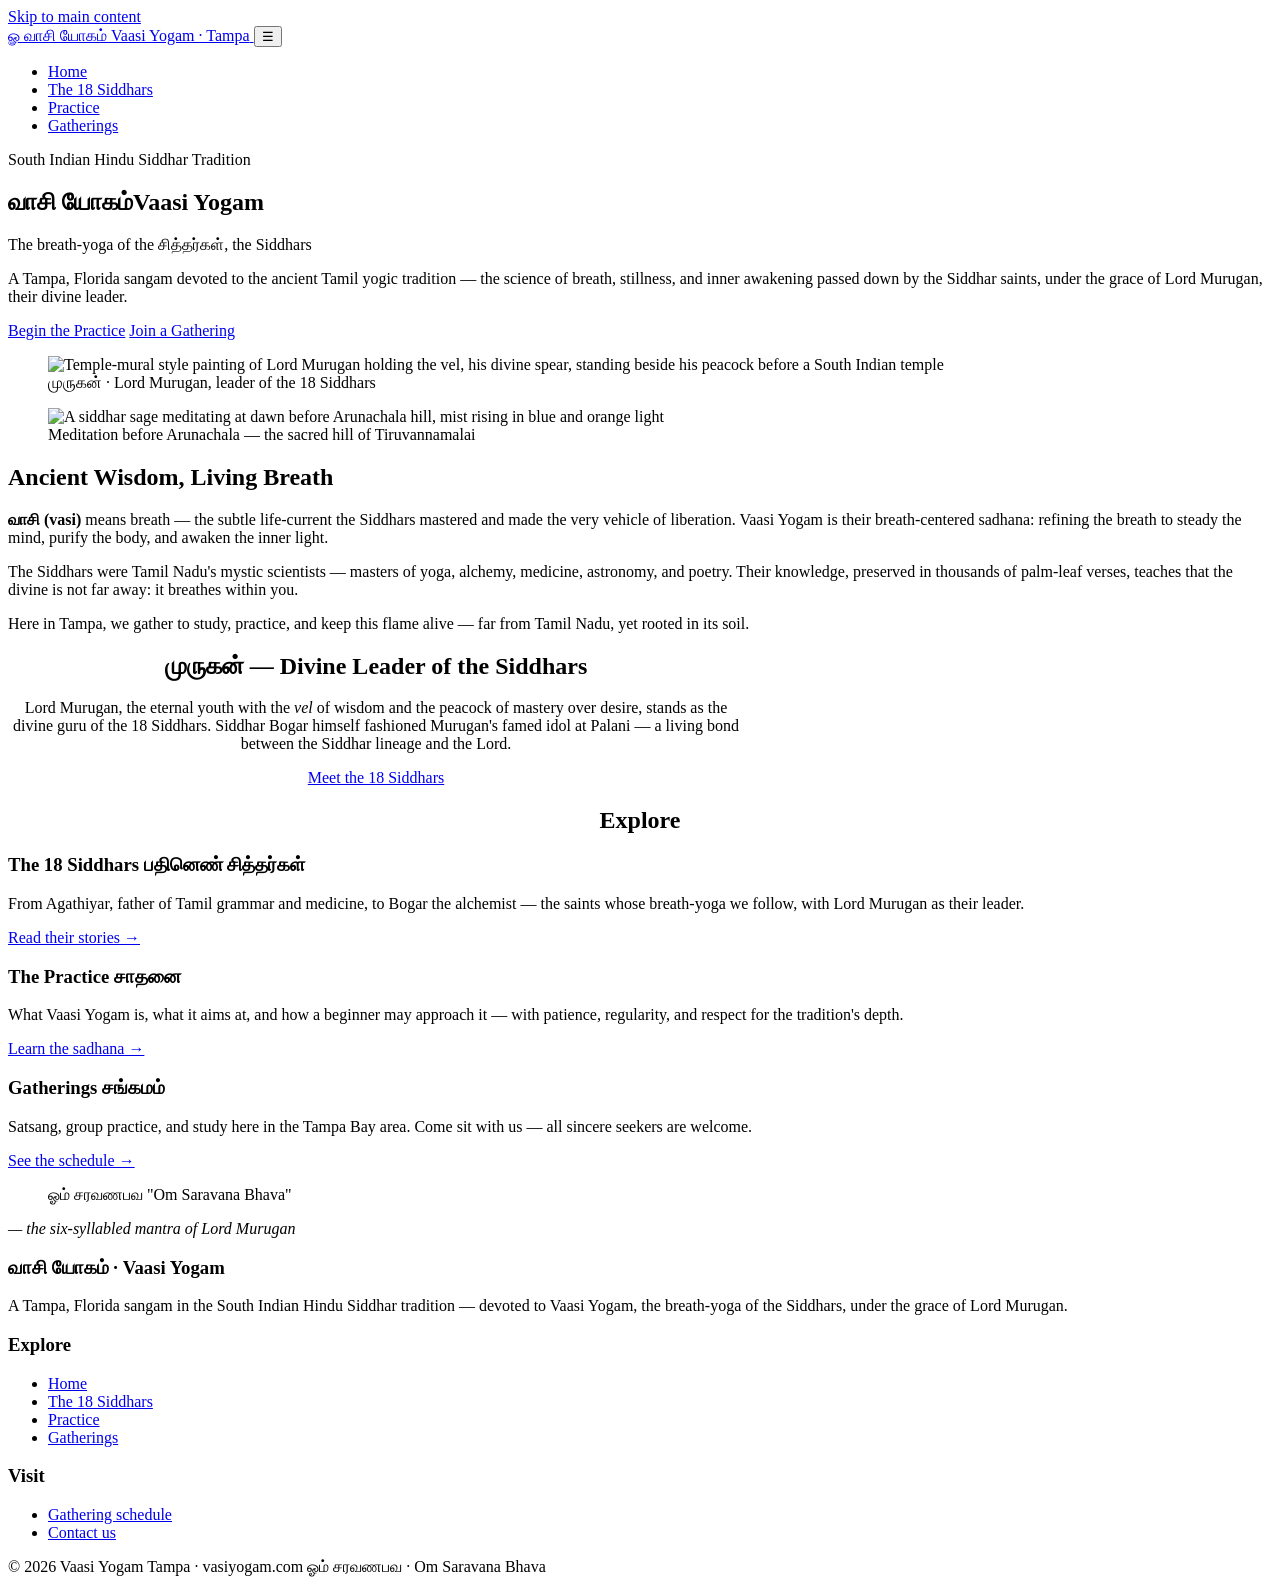
==== index.html @ 720bd5b8 "Initial vasiyogam.com site: index.html" ====
<!DOCTYPE html>
<html lang="en">
<head>
  <meta charset="UTF-8">
  <meta name="viewport" content="width=device-width, initial-scale=1.0">
  <title>Vaasi Yogam · வாசி யோகம் — Tampa | The Breath-Yoga of the Siddhars</title>
  <meta name="description" content="Vaasi Yogam (வாசி யோகம்) — the breath-centered yogic tradition of the South Indian Siddhars, under the grace of Lord Murugan. A Tampa, Florida sangam.">
  <link rel="icon" type="image/svg+xml" href="assets/favicon.svg">
  <link rel="stylesheet" href="assets/styles.css">
</head>
<body>
  <a class="skip-link" href="#main">Skip to main content</a>

  <header class="site-header">
    <div class="wrap header-inner">
      <a class="brand" href="index.html" aria-label="Vaasi Yogam — home">
        <span class="brand-mark" aria-hidden="true">ௐ</span>
        <span class="brand-text">
          <span class="ta" lang="ta">வாசி யோகம்</span>
          <span class="en">Vaasi Yogam · Tampa</span>
        </span>
      </a>
      <button class="nav-toggle" aria-expanded="false" aria-controls="site-nav" aria-label="Toggle navigation">☰</button>
      <nav class="site-nav" id="site-nav" aria-label="Primary">
        <ul>
          <li><a href="index.html">Home</a></li>
          <li><a href="siddhars.html">The 18 Siddhars</a></li>
          <li><a href="practice.html">Practice</a></li>
          <li><a href="gatherings.html">Gatherings</a></li>
        </ul>
      </nav>
    </div>
    <div class="kolam-strip" aria-hidden="true"></div>
  </header>

  <main id="main">
    <!-- ============ HERO ============ -->
    <section class="hero" aria-labelledby="hero-title">
      <div class="wrap hero-inner">
        <div>
          <p class="hero-eyebrow">South Indian Hindu Siddhar Tradition</p>
          <h1 id="hero-title"><span class="ta" lang="ta">வாசி யோகம்</span>Vaasi Yogam</h1>
          <p class="hero-sub">The breath-yoga of the <span lang="ta">சித்தர்கள்</span>, the Siddhars</p>
          <p class="lede">A Tampa, Florida sangam devoted to the ancient Tamil yogic tradition —
            the science of breath, stillness, and inner awakening passed down by the
            Siddhar saints, under the grace of Lord Murugan, their divine leader.</p>
          <div class="hero-cta">
            <a class="btn btn-primary" href="practice.html">Begin the Practice</a>
            <a class="btn btn-ghost" href="gatherings.html">Join a Gathering</a>
          </div>
        </div>
        <figure class="temple-arch reveal">
          <img src="assets/murugan-hero.jpg" alt="Temple-mural style painting of Lord Murugan holding the vel, his divine spear, standing beside his peacock before a South Indian temple" width="1200" height="1500" fetchpriority="high">
          <figcaption><span lang="ta">முருகன்</span> · Lord Murugan, leader of the 18 Siddhars</figcaption>
        </figure>
      </div>
    </section>

    <div class="kolam-band" role="img" aria-label="Ornamental kolam-inspired temple border in orange, blue and white"></div>

    <!-- ============ THE TRADITION ============ -->
    <section class="block" aria-labelledby="tradition-title">
      <div class="wrap split">
        <figure class="reveal">
          <img class="framed" src="assets/siddhar-arunachala.jpg" alt="A siddhar sage meditating at dawn before Arunachala hill, mist rising in blue and orange light" width="1200" height="1200" loading="lazy">
          <figcaption>Meditation before Arunachala — the sacred hill of Tiruvannamalai</figcaption>
        </figure>
        <div>
          <h2 id="tradition-title">Ancient Wisdom, Living Breath</h2>
          <p><strong><span lang="ta">வாசி</span> (vasi)</strong> means breath — the subtle life-current the
            Siddhars mastered and made the very vehicle of liberation. Vaasi Yogam is their
            breath-centered sadhana: refining the breath to steady the mind, purify the body,
            and awaken the inner light.</p>
          <p>The Siddhars were Tamil Nadu's mystic scientists — masters of yoga, alchemy,
            medicine, astronomy, and poetry. Their knowledge, preserved in thousands of
            palm-leaf verses, teaches that the divine is not far away: it breathes within you.</p>
          <p>Here in Tampa, we gather to study, practice, and keep this flame alive —
            far from Tamil Nadu, yet rooted in its soil.</p>
        </div>
      </div>
    </section>

    <!-- ============ MURUGAN TEASER ============ -->
    <section class="block tight" style="background: var(--paper-dim);" aria-labelledby="murugan-title">
      <div class="wrap" style="text-align:center; max-width: 46rem;">
        <div class="kolam-rule" aria-hidden="true"><span class="diamond"></span></div>
        <h2 id="murugan-title"><span lang="ta">முருகன்</span> — Divine Leader of the Siddhars</h2>
        <p>Lord Murugan, the eternal youth with the <em>vel</em> of wisdom and the peacock of
          mastery over desire, stands as the divine guru of the 18 Siddhars. Siddhar Bogar
          himself fashioned Murugan's famed idol at Palani — a living bond between the
          Siddhar lineage and the Lord.</p>
        <p><a class="btn btn-primary" href="siddhars.html" style="margin-top:0.75rem;">Meet the 18 Siddhars</a></p>
        <div class="kolam-rule" aria-hidden="true"><span class="diamond"></span></div>
      </div>
    </section>

    <!-- ============ TEASER CARDS ============ -->
    <section class="block" aria-labelledby="explore-title">
      <div class="wrap">
        <h2 id="explore-title" style="text-align:center;">Explore</h2>
        <div class="card-grid">
          <article class="card reveal">
            <h3>The 18 Siddhars <span class="ta" lang="ta">பதினெண் சித்தர்கள்</span></h3>
            <p>From Agathiyar, father of Tamil grammar and medicine, to Bogar the alchemist —
              the saints whose breath-yoga we follow, with Lord Murugan as their leader.</p>
            <a class="card-link" href="siddhars.html">Read their stories →</a>
          </article>
          <article class="card reveal">
            <h3>The Practice <span class="ta" lang="ta">சாதனை</span></h3>
            <p>What Vaasi Yogam is, what it aims at, and how a beginner may approach it —
              with patience, regularity, and respect for the tradition's depth.</p>
            <a class="card-link" href="practice.html">Learn the sadhana →</a>
          </article>
          <article class="card reveal">
            <h3>Gatherings <span class="ta" lang="ta">சங்கமம்</span></h3>
            <p>Satsang, group practice, and study here in the Tampa Bay area.
              Come sit with us — all sincere seekers are welcome.</p>
            <a class="card-link" href="gatherings.html">See the schedule →</a>
          </article>
        </div>
      </div>
    </section>

    <div class="kolam-band" role="img" aria-label="Ornamental kolam-inspired temple border in orange, blue and white"></div>

    <!-- ============ CLOSING ============ -->
    <section class="block" aria-label="Benediction">
      <div class="wrap temple-quote reveal">
        <blockquote>
          <span class="ta" lang="ta">ஓம் சரவணபவ</span>
          "Om Saravana Bhava"
        </blockquote>
        <cite>— the six-syllabled mantra of Lord Murugan</cite>
      </div>
    </section>
  </main>

  <footer class="site-footer">
    <div class="kolam-strip" aria-hidden="true"></div>
    <div class="wrap">
      <div class="footer-inner">
        <div>
          <h3><span lang="ta">வாசி யோகம்</span> · Vaasi Yogam</h3>
          <p>A Tampa, Florida sangam in the South Indian Hindu Siddhar tradition —
            devoted to Vaasi Yogam, the breath-yoga of the Siddhars, under the grace of
            Lord Murugan.</p>
        </div>
        <nav aria-label="Footer">
          <h3>Explore</h3>
          <ul>
            <li><a href="index.html">Home</a></li>
            <li><a href="siddhars.html">The 18 Siddhars</a></li>
            <li><a href="practice.html">Practice</a></li>
            <li><a href="gatherings.html">Gatherings</a></li>
          </ul>
        </nav>
        <div>
          <h3>Visit</h3>
          <ul>
            <li><a href="gatherings.html">Gathering schedule</a></li>
            <li><a href="gatherings.html#contact">Contact us</a></li>
          </ul>
        </div>
      </div>
      <div class="footer-base">
        <span>© <span id="year">2026</span> Vaasi Yogam Tampa · vasiyogam.com</span>
        <span><span lang="ta">ஓம் சரவணபவ</span> · Om Saravana Bhava</span>
      </div>
    </div>
  </footer>

  <script src="assets/main.js"></script>
</body>
</html>
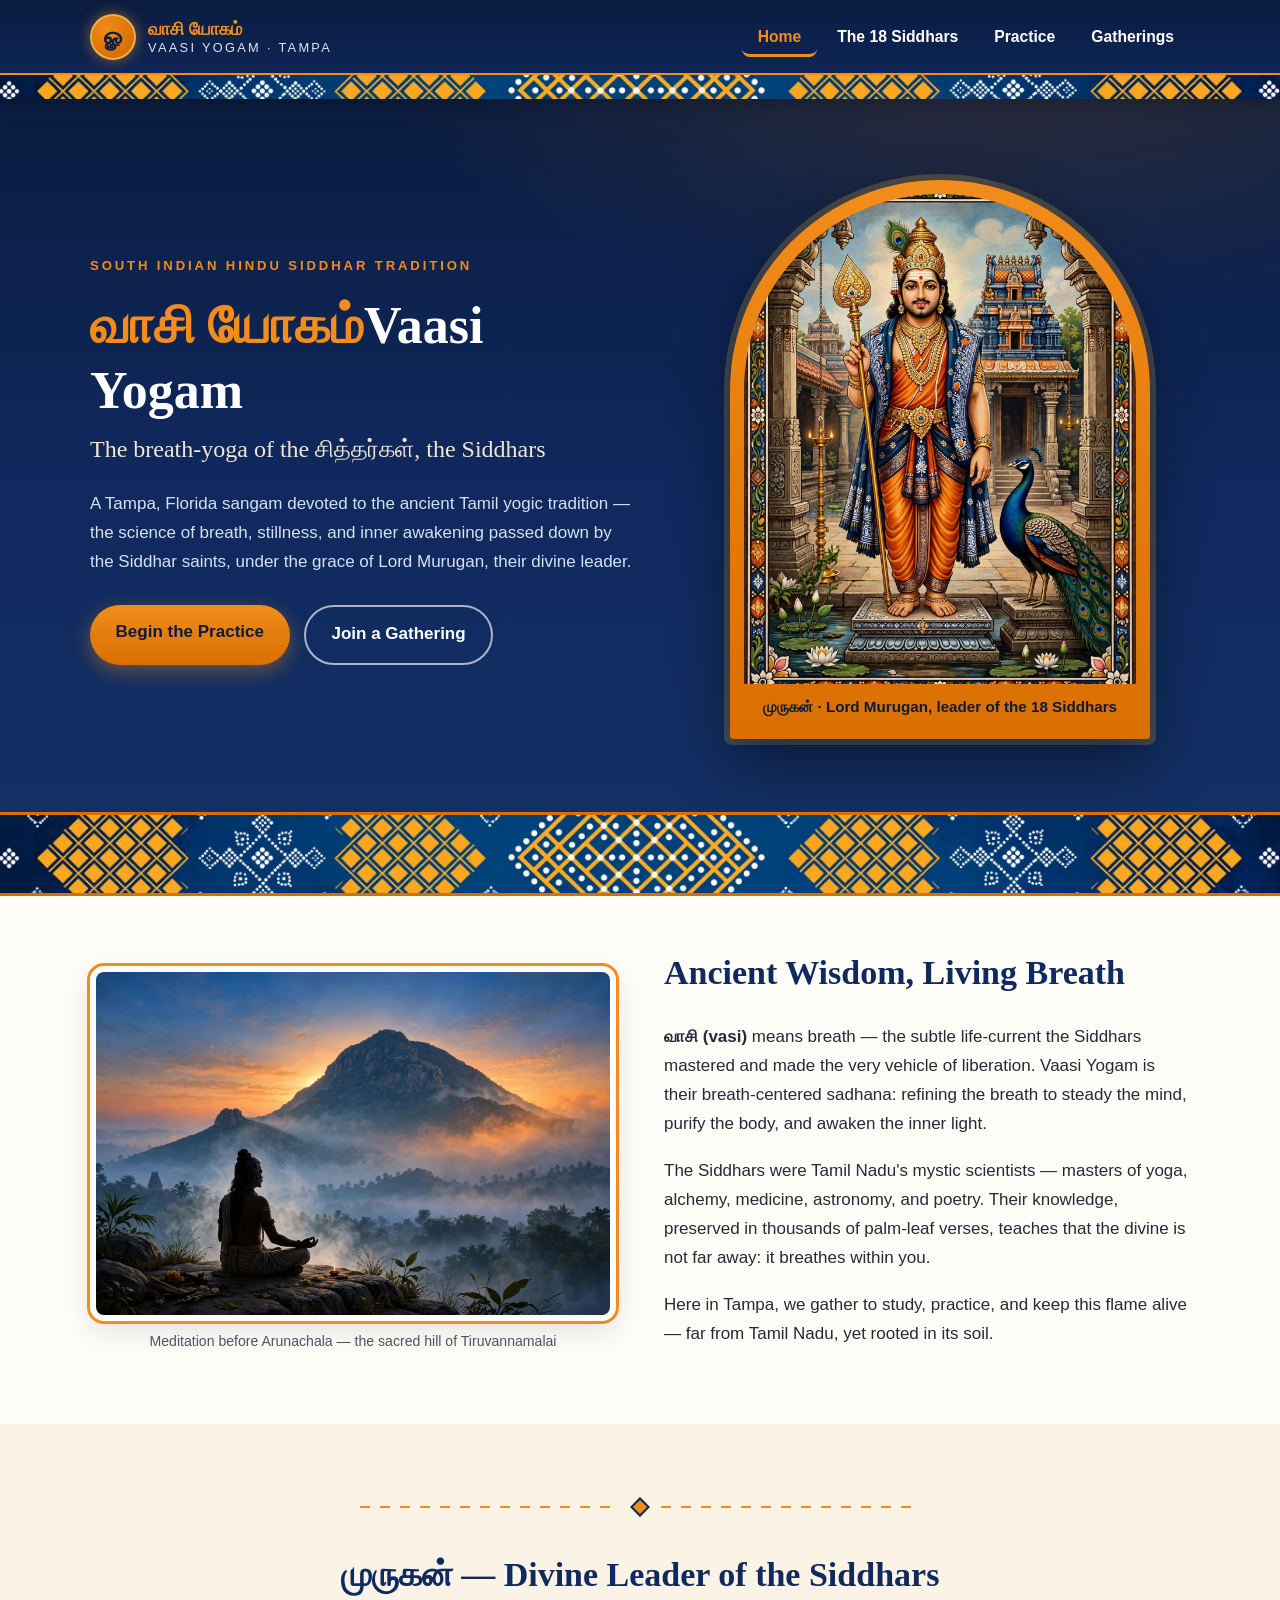
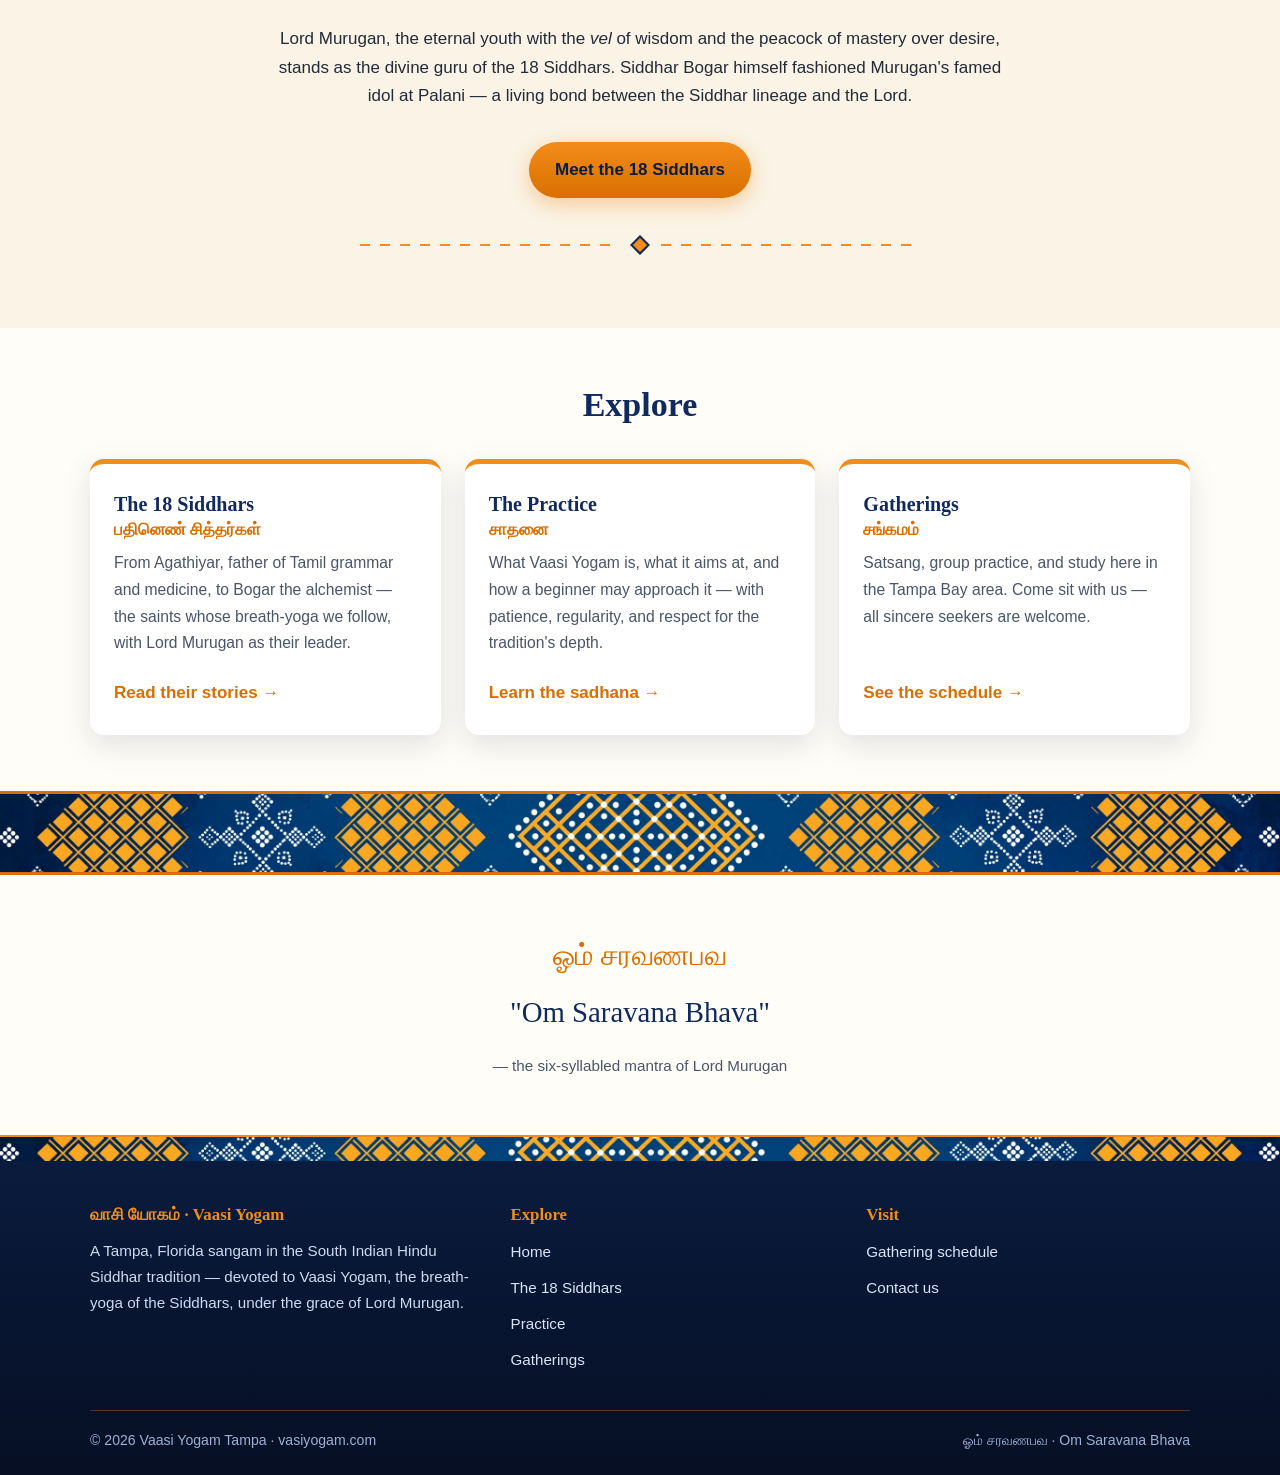
==== commit 807b3ca7: "Add GA4 tracking (G-7W8B18792C) to every page + repo AGENTS.md" ====
--- a/index.html
+++ b/index.html
@@ -1,6 +1,14 @@
 <!DOCTYPE html>
 <html lang="en">
 <head>
+  <!-- Google tag (gtag.js) -->
+  <script async src="https://www.googletagmanager.com/gtag/js?id=G-7W8B18792C"></script>
+  <script>
+    window.dataLayer = window.dataLayer || [];
+    function gtag(){dataLayer.push(arguments);}
+    gtag('js', new Date());
+    gtag('config', 'G-7W8B18792C');
+  </script>
   <meta charset="UTF-8">
   <meta name="viewport" content="width=device-width, initial-scale=1.0">
   <title>Vaasi Yogam · வாசி யோகம் — Tampa | The Breath-Yoga of the Siddhars</title>
--- a/assets/styles.css
+++ b/assets/styles.css
@@ -0,0 +1,618 @@
+/* ============================================================
+   Vaasi Yogam — vasiyogam.com
+   South Indian Hindu Siddhar tradition · Tiruvannamalai temple theme
+   Palette: saffron orange · deep temple blue · white
+   Plain CSS, zero build step. Mobile-first, responsive, accessible.
+   ============================================================ */
+
+:root {
+  --blue-950: #0a1c3f;
+  --blue-900: #10295e;
+  --blue-800: #16336f;
+  --blue-700: #1d3f8f;
+  --saffron: #f28c1a;
+  --saffron-deep: #d96f00;
+  --saffron-soft: #fbe3c2;
+  --gold: #e8b34b;
+  --paper: #fffdf7;
+  --paper-dim: #faf3e6;
+  --ink: #232b38;
+  --ink-soft: #4a5568;
+  --white: #ffffff;
+  --radius: 14px;
+  --shadow: 0 10px 30px rgba(10, 28, 63, 0.12);
+  --font-display: "Iowan Old Style", "Palatino Linotype", Palatino, Georgia, "Noto Serif", serif;
+  --font-body: -apple-system, BlinkMacSystemFont, "Segoe UI", "Noto Sans", "Noto Sans Tamil", Helvetica, Arial, sans-serif;
+}
+
+*, *::before, *::after { box-sizing: border-box; }
+
+html { scroll-behavior: smooth; }
+
+@media (prefers-reduced-motion: reduce) {
+  html { scroll-behavior: auto; }
+  *, *::before, *::after { animation: none !important; transition: none !important; }
+}
+
+body {
+  margin: 0;
+  font-family: var(--font-body);
+  color: var(--ink);
+  background: var(--paper);
+  line-height: 1.7;
+  font-size: 1.0625rem;
+}
+
+img { max-width: 100%; height: auto; display: block; }
+
+h1, h2, h3 {
+  font-family: var(--font-display);
+  color: var(--blue-900);
+  line-height: 1.25;
+  margin-top: 0;
+}
+
+h1 { font-size: clamp(2rem, 5vw, 3.25rem); }
+h2 { font-size: clamp(1.5rem, 3.5vw, 2.125rem); }
+h3 { font-size: 1.25rem; }
+
+p { margin: 0 0 1.1em; }
+
+a { color: var(--blue-700); }
+a:hover, a:focus-visible { color: var(--saffron-deep); }
+
+:focus-visible {
+  outline: 3px solid var(--saffron);
+  outline-offset: 3px;
+  border-radius: 4px;
+}
+
+/* Tamil script accents */
+[lang="ta"] { letter-spacing: 0; }
+
+/* Skip link */
+.skip-link {
+  position: absolute;
+  left: -9999px;
+  top: 0;
+  background: var(--saffron);
+  color: var(--blue-950);
+  font-weight: 700;
+  padding: 0.75rem 1.25rem;
+  z-index: 200;
+  border-radius: 0 0 8px 0;
+}
+.skip-link:focus { left: 0; }
+
+/* ---------- Layout ---------- */
+.wrap {
+  width: min(1100px, 92%);
+  margin: 0 auto;
+}
+
+section.block { padding: 3.5rem 0; }
+section.block.tight { padding: 2.25rem 0; }
+
+/* ---------- Header ---------- */
+.site-header {
+  background: linear-gradient(180deg, var(--blue-950) 0%, var(--blue-900) 100%);
+  color: var(--white);
+  position: sticky;
+  top: 0;
+  z-index: 100;
+  box-shadow: 0 4px 18px rgba(0, 0, 0, 0.25);
+}
+
+.header-inner {
+  display: flex;
+  align-items: center;
+  justify-content: space-between;
+  gap: 1rem;
+  padding: 0.85rem 0;
+}
+
+.brand {
+  display: flex;
+  align-items: center;
+  gap: 0.75rem;
+  text-decoration: none;
+  color: var(--white);
+}
+
+.brand-mark {
+  width: 46px;
+  height: 46px;
+  flex: 0 0 46px;
+  border-radius: 50%;
+  background: radial-gradient(circle at 35% 30%, var(--saffron) 0%, var(--saffron-deep) 70%);
+  display: grid;
+  place-items: center;
+  font-size: 1.5rem;
+  color: var(--blue-950);
+  font-weight: 700;
+  border: 2px solid var(--gold);
+  box-shadow: 0 0 14px rgba(242, 140, 26, 0.55);
+}
+
+.brand-text { line-height: 1.2; }
+.brand-text .ta {
+  display: block;
+  font-size: 1.15rem;
+  font-weight: 700;
+  color: var(--saffron);
+}
+.brand-text .en {
+  display: block;
+  font-size: 0.8rem;
+  letter-spacing: 0.18em;
+  text-transform: uppercase;
+  color: #dbe4f5;
+}
+
+/* Ornamental kolam strip under the header */
+.kolam-strip {
+  height: 26px;
+  background: url("kolam-divider.jpg") center / cover no-repeat, var(--blue-950);
+  border-top: 2px solid var(--saffron);
+}
+
+/* ---------- Nav ---------- */
+.nav-toggle {
+  display: none;
+  background: transparent;
+  border: 2px solid var(--saffron);
+  color: var(--white);
+  border-radius: 8px;
+  padding: 0.45rem 0.7rem;
+  font-size: 1.1rem;
+  cursor: pointer;
+}
+
+.site-nav ul {
+  list-style: none;
+  margin: 0;
+  padding: 0;
+  display: flex;
+  gap: 0.25rem;
+}
+
+.site-nav a {
+  color: var(--white);
+  text-decoration: none;
+  padding: 0.6rem 1rem;
+  border-radius: 8px;
+  font-weight: 600;
+  font-size: 0.98rem;
+  border-bottom: 3px solid transparent;
+  transition: background 0.2s, border-color 0.2s, color 0.2s;
+}
+
+.site-nav a:hover {
+  background: rgba(242, 140, 26, 0.15);
+  color: var(--saffron);
+}
+
+.site-nav a[aria-current="page"] {
+  color: var(--saffron);
+  border-bottom-color: var(--saffron);
+}
+
+/* ---------- Hero ---------- */
+.hero {
+  background:
+    radial-gradient(1100px 480px at 80% -10%, rgba(242, 140, 26, 0.16), transparent 60%),
+    linear-gradient(180deg, var(--blue-950) 0%, var(--blue-900) 55%, #123064 100%);
+  color: var(--white);
+  overflow: hidden;
+}
+
+.hero-inner {
+  display: grid;
+  grid-template-columns: 1.05fr 0.95fr;
+  gap: 3rem;
+  align-items: center;
+  padding: 4rem 0 3.5rem;
+}
+
+.hero-eyebrow {
+  color: var(--saffron);
+  font-weight: 700;
+  letter-spacing: 0.22em;
+  text-transform: uppercase;
+  font-size: 0.82rem;
+  margin: 0 0 1rem;
+}
+
+.hero h1 { color: var(--white); margin-bottom: 0.4rem; }
+.hero h1 .ta { color: var(--saffron); }
+
+.hero-sub {
+  font-family: var(--font-display);
+  font-size: clamp(1.15rem, 2.6vw, 1.5rem);
+  color: #f3e7d3;
+  margin: 0 0 1.25rem;
+}
+
+.hero p.lede { color: #d7e0f2; max-width: 34rem; }
+
+.hero-cta { display: flex; flex-wrap: wrap; gap: 0.9rem; margin-top: 1.75rem; }
+
+.btn {
+  display: inline-block;
+  text-decoration: none;
+  font-weight: 700;
+  padding: 0.85rem 1.6rem;
+  border-radius: 999px;
+  transition: transform 0.15s, box-shadow 0.15s, background 0.2s;
+}
+
+.btn-primary {
+  background: linear-gradient(180deg, var(--saffron), var(--saffron-deep));
+  color: var(--blue-950);
+  box-shadow: 0 6px 20px rgba(242, 140, 26, 0.4);
+}
+.btn-primary:hover, .btn-primary:focus-visible {
+  color: var(--blue-950);
+  transform: translateY(-2px);
+  box-shadow: 0 10px 26px rgba(242, 140, 26, 0.5);
+}
+
+.btn-ghost {
+  border: 2px solid rgba(255, 255, 255, 0.65);
+  color: var(--white);
+}
+.btn-ghost:hover, .btn-ghost:focus-visible {
+  border-color: var(--saffron);
+  color: var(--saffron);
+  transform: translateY(-2px);
+}
+
+/* Temple-niche arch framing the Murugan image */
+.temple-arch {
+  border-radius: 999px 999px var(--radius) var(--radius);
+  padding: 14px;
+  background: linear-gradient(180deg, var(--saffron), var(--saffron-deep));
+  box-shadow: 0 24px 60px rgba(0, 0, 0, 0.45), 0 0 0 6px rgba(232, 179, 75, 0.25);
+  max-width: 420px;
+  margin-inline: auto;
+}
+.temple-arch img {
+  border-radius: 999px 999px 8px 8px;
+  aspect-ratio: 4 / 5;
+  object-fit: cover;
+  width: 100%;
+}
+.temple-arch figcaption {
+  text-align: center;
+  color: var(--blue-950);
+  font-weight: 700;
+  padding: 0.6rem 0.5rem 0.35rem;
+  font-size: 0.95rem;
+}
+
+/* ---------- Kolam divider band ---------- */
+.kolam-band {
+  height: 84px;
+  background: url("kolam-divider.jpg") center / cover no-repeat;
+  border-top: 3px solid var(--saffron-deep);
+  border-bottom: 3px solid var(--saffron-deep);
+}
+
+/* CSS-only diamond rule (works even if the image is unavailable) */
+.kolam-rule {
+  display: flex;
+  align-items: center;
+  gap: 0.9rem;
+  margin: 2.5rem auto;
+  max-width: 560px;
+  color: var(--saffron-deep);
+}
+.kolam-rule::before, .kolam-rule::after {
+  content: "";
+  height: 2px;
+  flex: 1;
+  background: repeating-linear-gradient(90deg, var(--saffron) 0 10px, transparent 10px 20px);
+}
+.kolam-rule .diamond {
+  width: 14px;
+  height: 14px;
+  background: var(--saffron);
+  transform: rotate(45deg);
+  border: 2px solid var(--blue-900);
+  flex: 0 0 auto;
+}
+
+/* ---------- Cards ---------- */
+.card-grid {
+  display: grid;
+  grid-template-columns: repeat(3, 1fr);
+  gap: 1.5rem;
+  margin-top: 2rem;
+}
+
+.card {
+  background: var(--white);
+  border-radius: var(--radius);
+  border-top: 5px solid var(--saffron);
+  box-shadow: var(--shadow);
+  padding: 1.75rem 1.5rem;
+  display: flex;
+  flex-direction: column;
+  gap: 0.6rem;
+  transition: transform 0.18s, box-shadow 0.18s;
+}
+.card:hover { transform: translateY(-5px); box-shadow: 0 16px 36px rgba(10, 28, 63, 0.18); }
+.card h3 { margin: 0; }
+.card h3 .ta { display: block; color: var(--saffron-deep); font-size: 1.05rem; margin-top: 0.2rem; }
+.card p { color: var(--ink-soft); font-size: 0.98rem; margin: 0; flex: 1; }
+.card .card-link {
+  margin-top: 0.75rem;
+  font-weight: 700;
+  color: var(--saffron-deep);
+  text-decoration: none;
+}
+.card .card-link:hover { text-decoration: underline; }
+
+/* ---------- Split sections (image + text) ---------- */
+.split {
+  display: grid;
+  grid-template-columns: 1fr 1fr;
+  gap: 3rem;
+  align-items: center;
+}
+.split figure { margin: 0; }
+.split img.framed {
+  border-radius: var(--radius);
+  border: 6px solid var(--white);
+  outline: 3px solid var(--saffron);
+  box-shadow: var(--shadow);
+}
+.split figcaption {
+  font-size: 0.88rem;
+  color: var(--ink-soft);
+  margin-top: 0.6rem;
+  text-align: center;
+}
+
+/* ---------- Page hero (interior pages) ---------- */
+.page-hero {
+  background: linear-gradient(180deg, var(--blue-950), var(--blue-900));
+  color: var(--white);
+  padding: 3.25rem 0 3rem;
+  text-align: center;
+}
+.page-hero h1 { color: var(--white); margin-bottom: 0.5rem; }
+.page-hero h1 .ta { color: var(--saffron); display: block; font-size: 0.62em; margin-bottom: 0.35rem; }
+.page-hero p { color: #d7e0f2; max-width: 44rem; margin: 0 auto; }
+
+/* Wide banner image under a page hero */
+.banner-img {
+  width: 100%;
+  max-height: 380px;
+  object-fit: cover;
+  border-bottom: 4px solid var(--saffron-deep);
+}
+
+/* ---------- Siddhar leader feature ---------- */
+.leader-card {
+  display: grid;
+  grid-template-columns: 300px 1fr;
+  gap: 2.25rem;
+  align-items: center;
+  background: linear-gradient(135deg, var(--blue-900), var(--blue-800));
+  color: var(--white);
+  border-radius: var(--radius);
+  padding: 2.25rem;
+  box-shadow: var(--shadow);
+  border: 2px solid var(--gold);
+  margin: 2.5rem 0 3rem;
+}
+.leader-card h2 { color: var(--saffron); margin-bottom: 0.4rem; }
+.leader-card h2 .ta { display: block; font-size: 0.7em; color: var(--gold); }
+.leader-card p { color: #e6ecf9; }
+.leader-card .temple-arch { max-width: 260px; }
+.leader-card .badge {
+  display: inline-block;
+  background: var(--saffron);
+  color: var(--blue-950);
+  font-weight: 800;
+  font-size: 0.78rem;
+  letter-spacing: 0.14em;
+  text-transform: uppercase;
+  padding: 0.35rem 0.9rem;
+  border-radius: 999px;
+  margin-bottom: 0.9rem;
+}
+
+/* ---------- Siddhar grid ---------- */
+.siddhar-grid {
+  display: grid;
+  grid-template-columns: repeat(auto-fill, minmax(300px, 1fr));
+  gap: 1.35rem;
+  margin-top: 2rem;
+}
+.siddhar-card {
+  background: var(--white);
+  border-radius: var(--radius);
+  box-shadow: var(--shadow);
+  padding: 1.5rem 1.4rem;
+  border-left: 6px solid var(--saffron);
+  border-top: 1px solid #f0e4cd;
+  position: relative;
+}
+.siddhar-card .num {
+  position: absolute;
+  top: 0.9rem;
+  right: 1.1rem;
+  font-family: var(--font-display);
+  font-size: 1.6rem;
+  color: var(--saffron-soft);
+  font-weight: 700;
+}
+.siddhar-card h3 { margin: 0 2.2rem 0.15rem 0; font-size: 1.12rem; }
+.siddhar-card h3 .ta { display: block; color: var(--blue-700); font-size: 1.02rem; }
+.siddhar-card .field {
+  display: inline-block;
+  font-size: 0.75rem;
+  font-weight: 700;
+  letter-spacing: 0.1em;
+  text-transform: uppercase;
+  color: var(--saffron-deep);
+  margin: 0.45rem 0 0.35rem;
+}
+.siddhar-card p { margin: 0; font-size: 0.95rem; color: var(--ink-soft); }
+
+.tradition-note {
+  background: var(--paper-dim);
+  border: 1px dashed var(--saffron-deep);
+  border-radius: var(--radius);
+  padding: 1.25rem 1.5rem;
+  margin-top: 2.5rem;
+  font-size: 0.95rem;
+  color: var(--ink-soft);
+}
+
+/* ---------- Practice page ---------- */
+.practice-list { list-style: none; margin: 1.5rem 0 0; padding: 0; display: grid; gap: 1.1rem; }
+.practice-list li {
+  background: var(--white);
+  border-radius: var(--radius);
+  box-shadow: var(--shadow);
+  padding: 1.35rem 1.5rem 1.35rem 1.25rem;
+  border-left: 6px solid var(--blue-700);
+}
+.practice-list li strong { color: var(--blue-900); }
+.practice-list li p { margin: 0.35rem 0 0; color: var(--ink-soft); font-size: 0.98rem; }
+
+.callout {
+  background: linear-gradient(135deg, var(--blue-900), var(--blue-700));
+  color: var(--white);
+  border-radius: var(--radius);
+  padding: 2rem 2.25rem;
+  margin-top: 2.75rem;
+  border: 2px solid var(--gold);
+}
+.callout h2, .callout h3 { color: var(--saffron); }
+.callout p { color: #e6ecf9; }
+.callout p:last-child { margin-bottom: 0; }
+.callout a { color: var(--saffron); font-weight: 700; }
+
+/* ---------- Gatherings ---------- */
+.schedule-table { width: 100%; border-collapse: collapse; margin-top: 1.5rem; background: var(--white); border-radius: var(--radius); overflow: hidden; box-shadow: var(--shadow); }
+.schedule-table th, .schedule-table td { text-align: left; padding: 1rem 1.25rem; }
+.schedule-table thead th {
+  background: var(--blue-900);
+  color: var(--white);
+  font-family: var(--font-display);
+  letter-spacing: 0.04em;
+}
+.schedule-table tbody tr { border-top: 1px solid #eee2c8; }
+.schedule-table tbody tr:nth-child(even) { background: var(--paper-dim); }
+.schedule-table td.day { font-weight: 700; color: var(--blue-900); white-space: nowrap; }
+
+.contact-cards { display: grid; grid-template-columns: repeat(auto-fit, minmax(260px, 1fr)); gap: 1.25rem; margin-top: 1.5rem; }
+.contact-card {
+  background: var(--white);
+  border-radius: var(--radius);
+  box-shadow: var(--shadow);
+  padding: 1.5rem;
+  border-top: 5px solid var(--blue-700);
+  text-align: center;
+}
+.contact-card h3 { margin-bottom: 0.4rem; }
+.contact-card .placeholder {
+  display: inline-block;
+  margin-top: 0.5rem;
+  background: var(--saffron-soft);
+  color: var(--saffron-deep);
+  font-weight: 700;
+  padding: 0.5rem 1.1rem;
+  border-radius: 999px;
+  border: 1px dashed var(--saffron-deep);
+  word-break: break-all;
+}
+
+/* ---------- Quote ---------- */
+.temple-quote {
+  text-align: center;
+  max-width: 46rem;
+  margin: 0 auto;
+}
+.temple-quote blockquote {
+  margin: 0;
+  font-family: var(--font-display);
+  font-size: clamp(1.3rem, 3vw, 1.8rem);
+  color: var(--blue-900);
+}
+.temple-quote blockquote .ta { display: block; color: var(--saffron-deep); margin-bottom: 0.5rem; }
+.temple-quote cite { display: block; margin-top: 1rem; font-style: normal; color: var(--ink-soft); font-size: 0.95rem; }
+
+/* ---------- Footer ---------- */
+.site-footer {
+  background: linear-gradient(180deg, var(--blue-950), #060f24);
+  color: #cfd9ef;
+  margin-top: 0;
+}
+.footer-inner {
+  padding: 2.75rem 0 1.75rem;
+  display: grid;
+  grid-template-columns: 1.2fr 1fr 1fr;
+  gap: 2rem;
+}
+.footer-inner h3 { color: var(--saffron); font-size: 1.05rem; margin-bottom: 0.75rem; }
+.footer-inner p { font-size: 0.95rem; }
+.footer-inner ul { list-style: none; margin: 0; padding: 0; }
+.footer-inner li { margin-bottom: 0.45rem; }
+.footer-inner a { color: #dbe4f5; text-decoration: none; font-size: 0.95rem; }
+.footer-inner a:hover { color: var(--saffron); text-decoration: underline; }
+.footer-base {
+  border-top: 1px solid rgba(242, 140, 26, 0.3);
+  padding: 1.1rem 0 1.4rem;
+  display: flex;
+  flex-wrap: wrap;
+  gap: 0.5rem 1.5rem;
+  justify-content: space-between;
+  font-size: 0.88rem;
+  color: #9fb0d4;
+}
+
+/* ---------- Reveal on scroll ---------- */
+.reveal { opacity: 0; transform: translateY(22px); transition: opacity 0.6s ease, transform 0.6s ease; }
+.reveal.visible { opacity: 1; transform: none; }
+
+/* ---------- Responsive ---------- */
+@media (max-width: 900px) {
+  .hero-inner { grid-template-columns: 1fr; gap: 2.25rem; padding: 3rem 0 2.75rem; }
+  .card-grid { grid-template-columns: 1fr 1fr; }
+  .split { grid-template-columns: 1fr; gap: 1.75rem; }
+  .leader-card { grid-template-columns: 1fr; }
+  .footer-inner { grid-template-columns: 1fr 1fr; }
+}
+
+@media (max-width: 640px) {
+  body { font-size: 1rem; }
+  section.block { padding: 2.5rem 0; }
+  .nav-toggle { display: inline-block; }
+  .site-nav {
+    display: none;
+    position: absolute;
+    top: 100%;
+    left: 0;
+    right: 0;
+    background: var(--blue-950);
+    border-top: 2px solid var(--saffron);
+    box-shadow: 0 18px 30px rgba(0, 0, 0, 0.35);
+  }
+  .site-nav.open { display: block; }
+  .site-nav ul { flex-direction: column; padding: 0.75rem; gap: 0.15rem; }
+  .site-nav a { display: block; border-bottom: none; border-left: 4px solid transparent; }
+  .site-nav a[aria-current="page"] { border-left-color: var(--saffron); }
+  .header-inner { position: relative; }
+  .card-grid { grid-template-columns: 1fr; }
+  .footer-inner { grid-template-columns: 1fr; }
+  .schedule-table thead { display: none; }
+  .schedule-table, .schedule-table tbody, .schedule-table tr, .schedule-table td { display: block; width: 100%; }
+  .schedule-table tbody tr { border-top: 3px solid var(--saffron); padding: 0.4rem 0; }
+  .schedule-table td { padding: 0.35rem 1.25rem; border: none; }
+  .schedule-table td.day { padding-top: 0.9rem; font-size: 1.05rem; }
+}
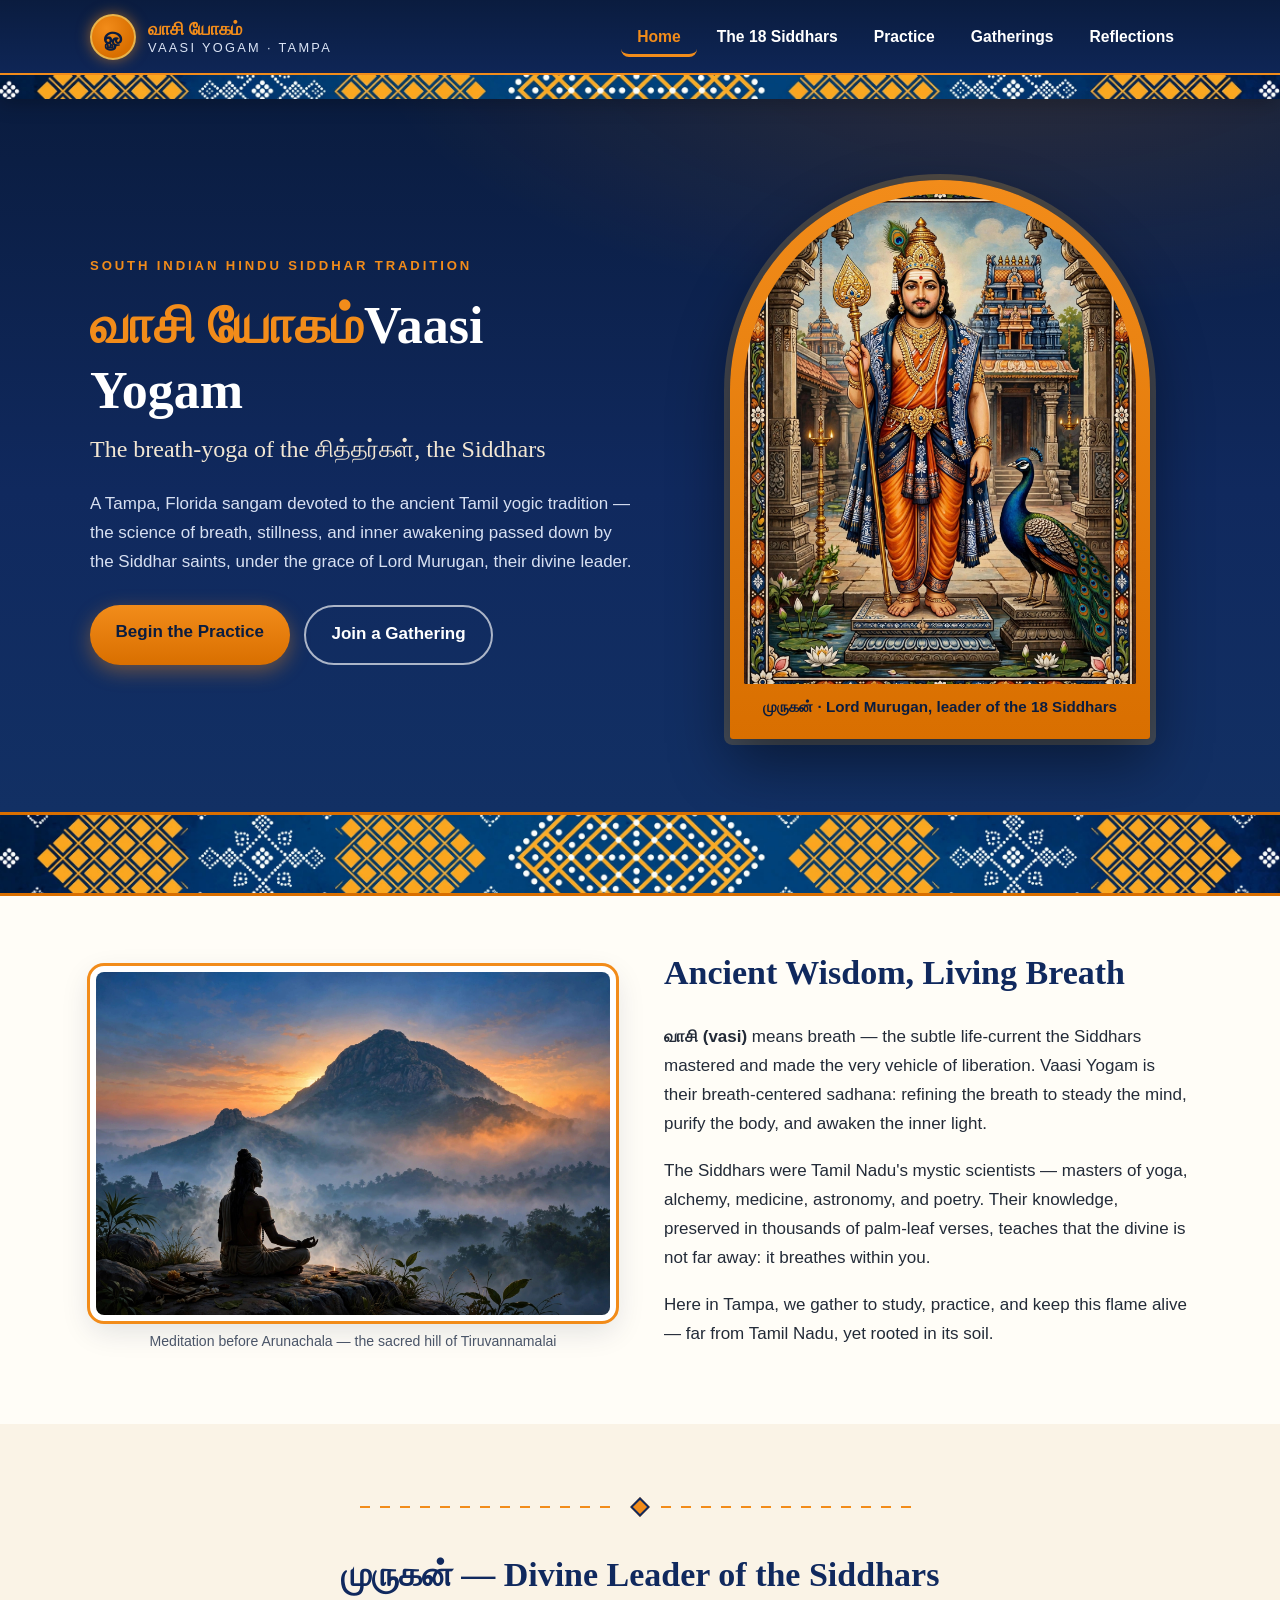
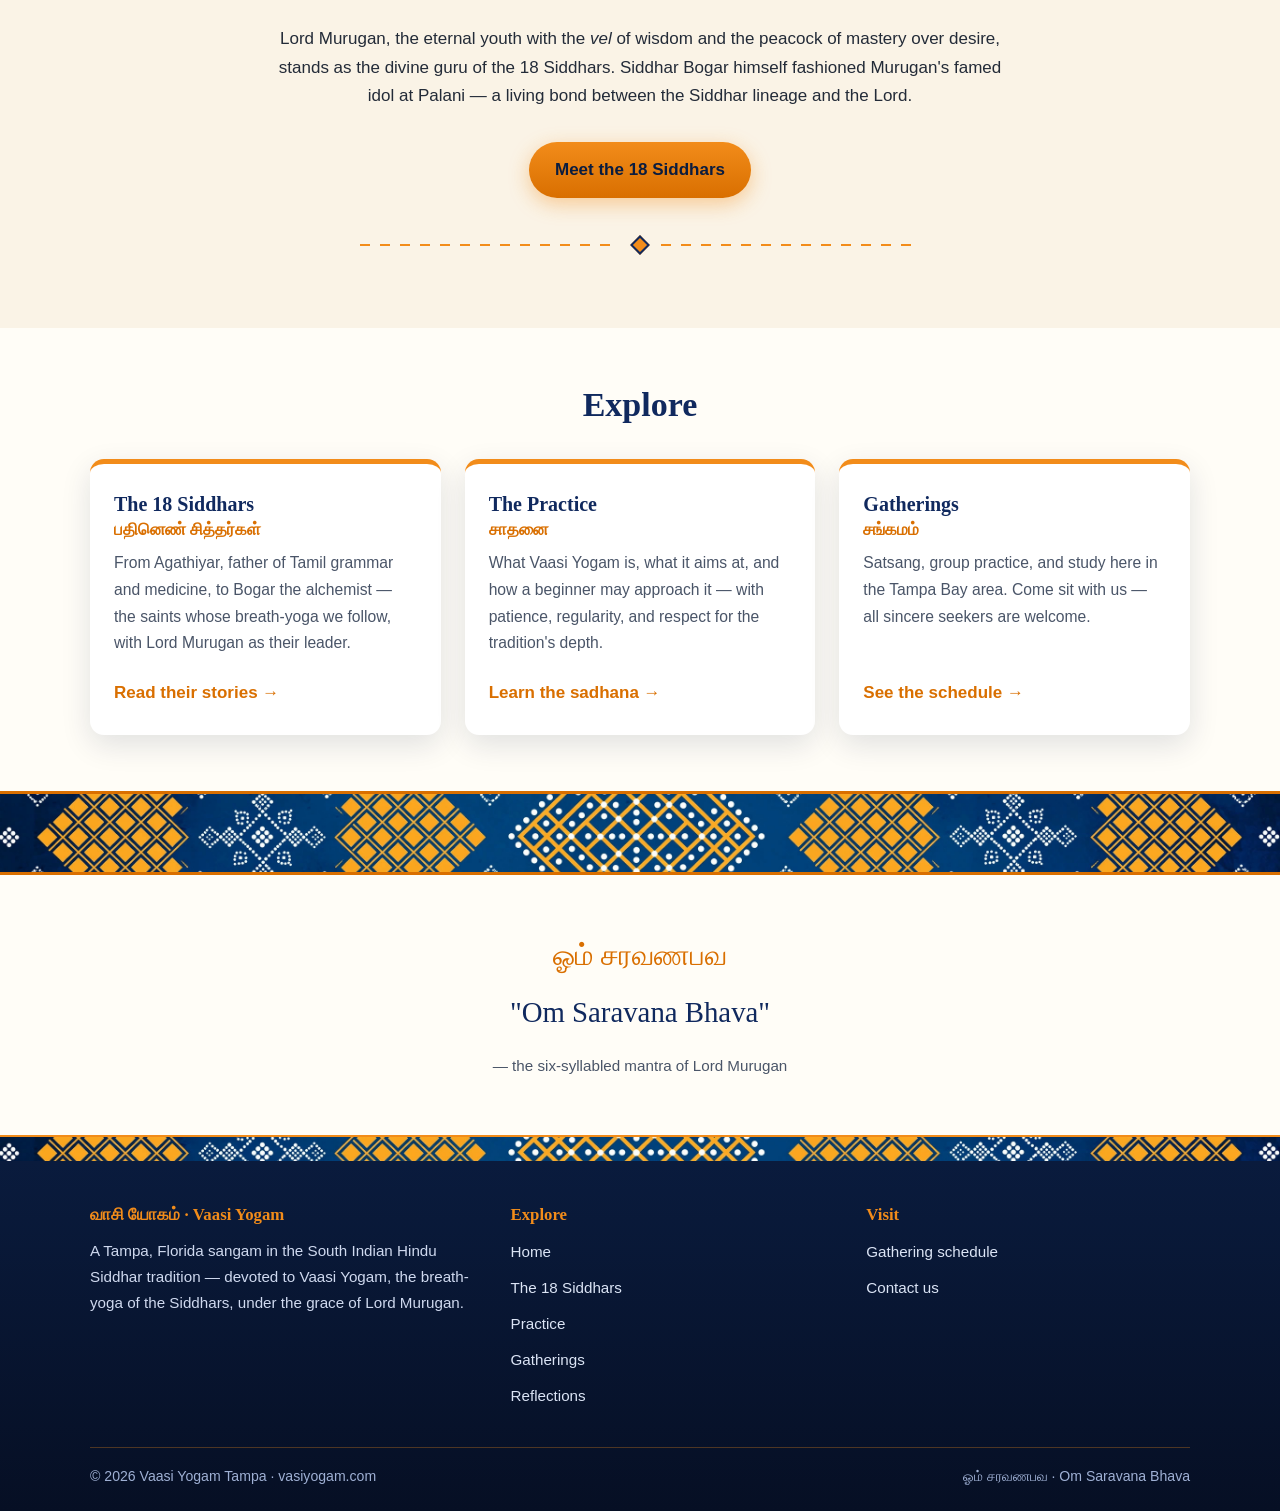
==== commit d2a8fd17: "SEO foundation: meta/OG/schema, sitemap, robots, blog section" ====
--- a/index.html
+++ b/index.html
@@ -15,6 +15,30 @@
   <meta name="description" content="Vaasi Yogam (வாசி யோகம்) — the breath-centered yogic tradition of the South Indian Siddhars, under the grace of Lord Murugan. A Tampa, Florida sangam.">
   <link rel="icon" type="image/svg+xml" href="assets/favicon.svg">
   <link rel="stylesheet" href="assets/styles.css">
+  <link rel="canonical" href="https://vasiyogam.com/">
+  <meta property="og:type" content="website">
+  <meta property="og:site_name" content="Vaasi Yogam Tampa">
+  <meta property="og:title" content="Vaasi Yogam · வாசி யோகம் — Tampa | The Breath-Yoga of the Siddhars">
+  <meta property="og:description" content="Vaasi Yogam (வாசி யோகம்) — the breath-centered yogic tradition of the South Indian Siddhars, under the grace of Lord Murugan. A Tampa, Florida sangam.">
+  <meta property="og:url" content="https://vasiyogam.com/">
+  <meta property="og:image" content="https://vasiyogam.com/assets/murugan-hero.jpg">
+  <meta property="og:locale" content="en_US">
+  <meta name="twitter:card" content="summary_large_image">
+  <meta name="twitter:title" content="Vaasi Yogam · வாசி யோகம் — Tampa | The Breath-Yoga of the Siddhars">
+  <meta name="twitter:description" content="Vaasi Yogam (வாசி யோகம்) — the breath-centered yogic tradition of the South Indian Siddhars, under the grace of Lord Murugan. A Tampa, Florida sangam.">
+  <meta name="twitter:image" content="https://vasiyogam.com/assets/murugan-hero.jpg">
+  <script type="application/ld+json">
+  {
+    "@context": "https://schema.org",
+    "@type": "Organization",
+    "name": "Vaasi Yogam Tampa",
+    "alternateName": "வாசி யோகம்",
+    "url": "https://vasiyogam.com/",
+    "description": "A Tampa, Florida sangam devoted to Vaasi Yogam — the breath-centered yogic tradition of the South Indian Siddhars, under the grace of Lord Murugan.",
+    "email": "contact@vasiyogam.com",
+    "areaServed": { "@type": "City", "name": "Tampa, Florida" }
+  }
+  </script>
 </head>
 <body>
   <a class="skip-link" href="#main">Skip to main content</a>
@@ -35,6 +59,7 @@
           <li><a href="siddhars.html">The 18 Siddhars</a></li>
           <li><a href="practice.html">Practice</a></li>
           <li><a href="gatherings.html">Gatherings</a></li>
+          <li><a href="blog/index.html">Reflections</a></li>
         </ul>
       </nav>
     </div>
@@ -160,6 +185,7 @@
             <li><a href="siddhars.html">The 18 Siddhars</a></li>
             <li><a href="practice.html">Practice</a></li>
             <li><a href="gatherings.html">Gatherings</a></li>
+            <li><a href="blog/index.html">Reflections</a></li>
           </ul>
         </nav>
         <div>
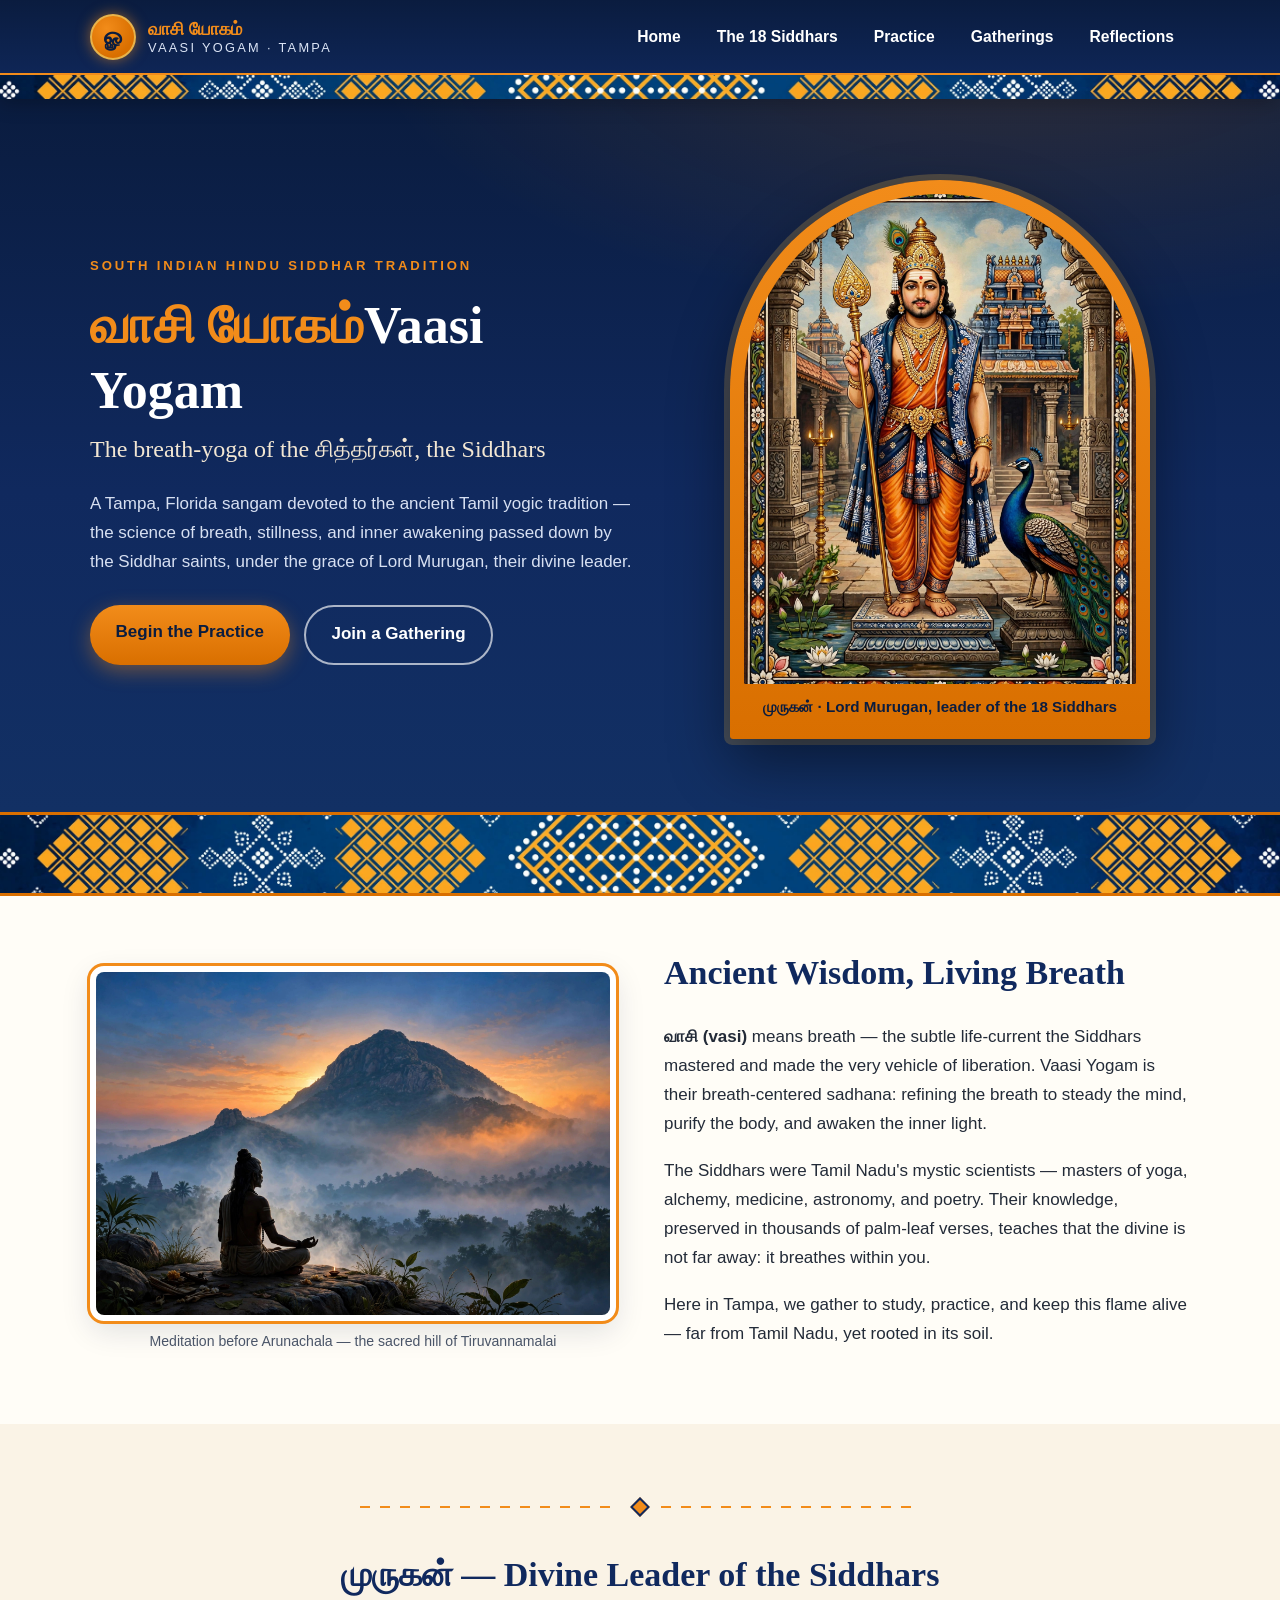
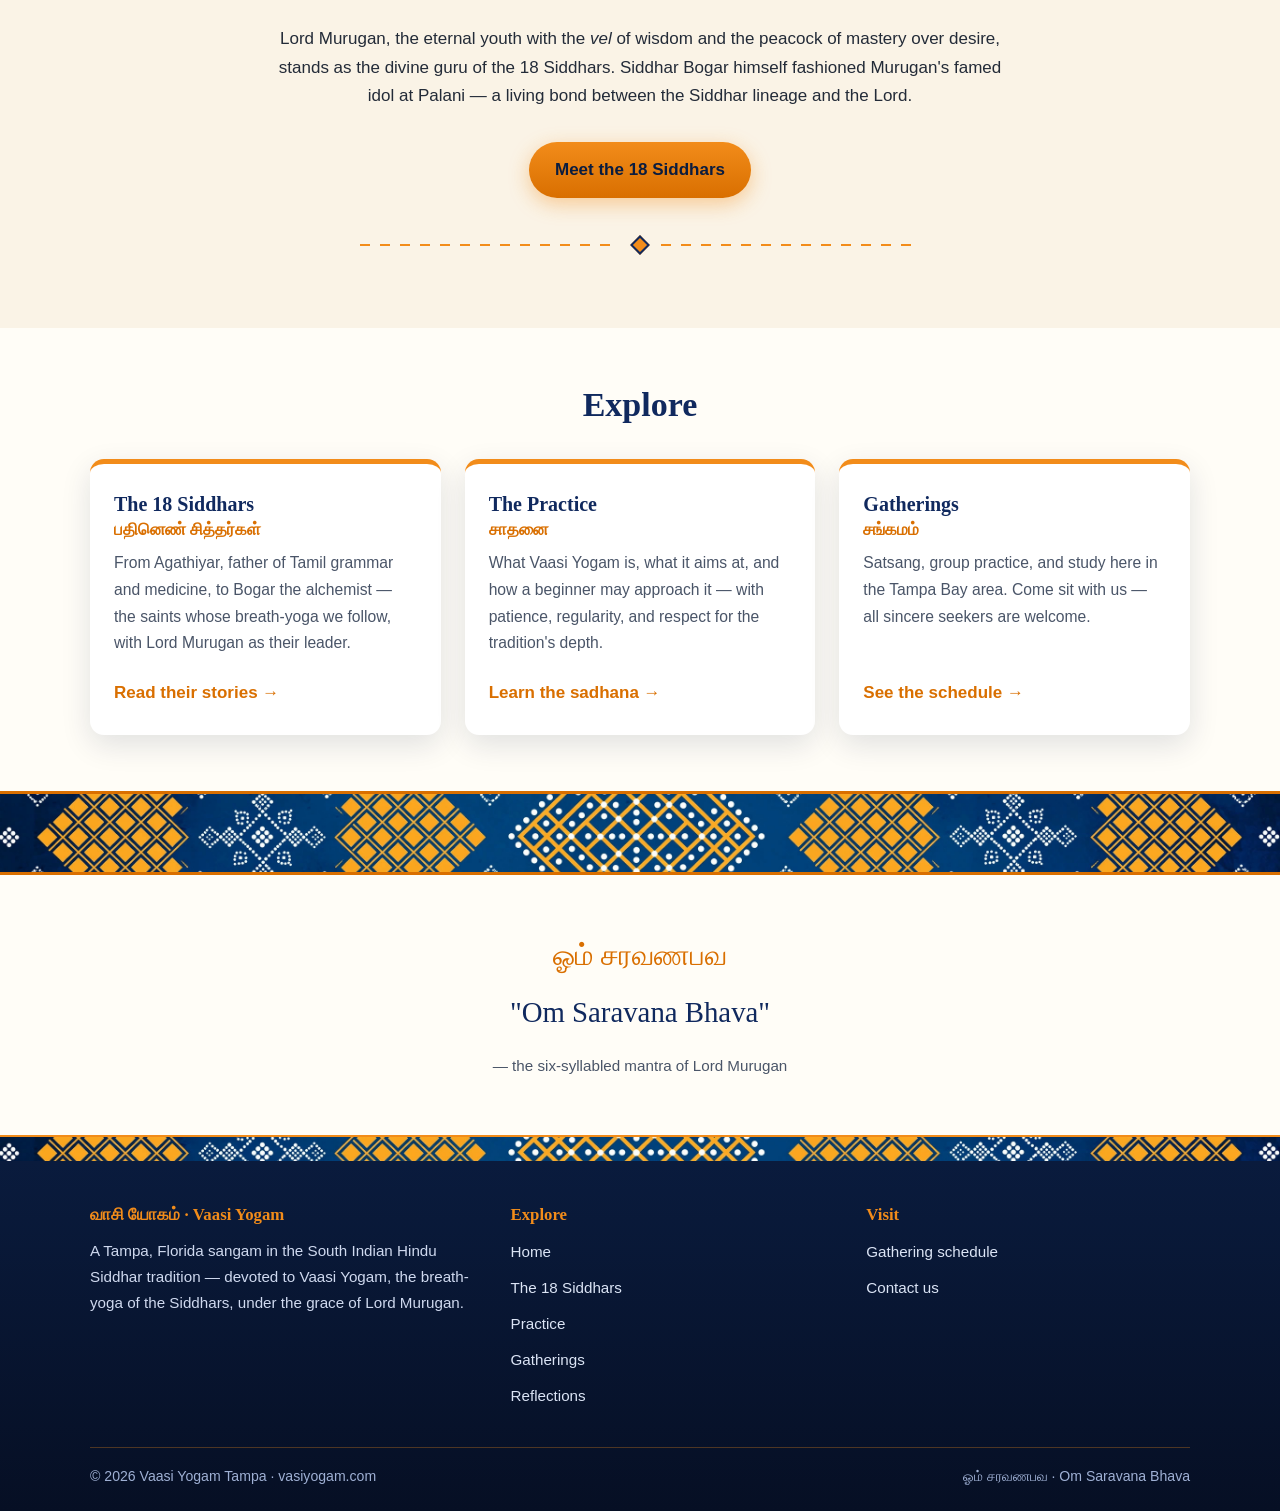
==== commit bc5a7ba7: "SEO: pretty-URL canonicals, sitemap, and internal links" ====
--- a/index.html
+++ b/index.html
@@ -45,7 +45,7 @@
 
   <header class="site-header">
     <div class="wrap header-inner">
-      <a class="brand" href="index.html" aria-label="Vaasi Yogam — home">
+      <a class="brand" href="./" aria-label="Vaasi Yogam — home">
         <span class="brand-mark" aria-hidden="true">ௐ</span>
         <span class="brand-text">
           <span class="ta" lang="ta">வாசி யோகம்</span>
@@ -55,10 +55,10 @@
       <button class="nav-toggle" aria-expanded="false" aria-controls="site-nav" aria-label="Toggle navigation">☰</button>
       <nav class="site-nav" id="site-nav" aria-label="Primary">
         <ul>
-          <li><a href="index.html">Home</a></li>
-          <li><a href="siddhars.html">The 18 Siddhars</a></li>
-          <li><a href="practice.html">Practice</a></li>
-          <li><a href="gatherings.html">Gatherings</a></li>
+          <li><a href="./">Home</a></li>
+          <li><a href="siddhars">The 18 Siddhars</a></li>
+          <li><a href="practice">Practice</a></li>
+          <li><a href="gatherings">Gatherings</a></li>
           <li><a href="blog/index.html">Reflections</a></li>
         </ul>
       </nav>
@@ -78,8 +78,8 @@
             the science of breath, stillness, and inner awakening passed down by the
             Siddhar saints, under the grace of Lord Murugan, their divine leader.</p>
           <div class="hero-cta">
-            <a class="btn btn-primary" href="practice.html">Begin the Practice</a>
-            <a class="btn btn-ghost" href="gatherings.html">Join a Gathering</a>
+            <a class="btn btn-primary" href="practice">Begin the Practice</a>
+            <a class="btn btn-ghost" href="gatherings">Join a Gathering</a>
           </div>
         </div>
         <figure class="temple-arch reveal">
@@ -122,7 +122,7 @@
           mastery over desire, stands as the divine guru of the 18 Siddhars. Siddhar Bogar
           himself fashioned Murugan's famed idol at Palani — a living bond between the
           Siddhar lineage and the Lord.</p>
-        <p><a class="btn btn-primary" href="siddhars.html" style="margin-top:0.75rem;">Meet the 18 Siddhars</a></p>
+        <p><a class="btn btn-primary" href="siddhars" style="margin-top:0.75rem;">Meet the 18 Siddhars</a></p>
         <div class="kolam-rule" aria-hidden="true"><span class="diamond"></span></div>
       </div>
     </section>
@@ -136,19 +136,19 @@
             <h3>The 18 Siddhars <span class="ta" lang="ta">பதினெண் சித்தர்கள்</span></h3>
             <p>From Agathiyar, father of Tamil grammar and medicine, to Bogar the alchemist —
               the saints whose breath-yoga we follow, with Lord Murugan as their leader.</p>
-            <a class="card-link" href="siddhars.html">Read their stories →</a>
+            <a class="card-link" href="siddhars">Read their stories →</a>
           </article>
           <article class="card reveal">
             <h3>The Practice <span class="ta" lang="ta">சாதனை</span></h3>
             <p>What Vaasi Yogam is, what it aims at, and how a beginner may approach it —
               with patience, regularity, and respect for the tradition's depth.</p>
-            <a class="card-link" href="practice.html">Learn the sadhana →</a>
+            <a class="card-link" href="practice">Learn the sadhana →</a>
           </article>
           <article class="card reveal">
             <h3>Gatherings <span class="ta" lang="ta">சங்கமம்</span></h3>
             <p>Satsang, group practice, and study here in the Tampa Bay area.
               Come sit with us — all sincere seekers are welcome.</p>
-            <a class="card-link" href="gatherings.html">See the schedule →</a>
+            <a class="card-link" href="gatherings">See the schedule →</a>
           </article>
         </div>
       </div>
@@ -181,18 +181,18 @@
         <nav aria-label="Footer">
           <h3>Explore</h3>
           <ul>
-            <li><a href="index.html">Home</a></li>
-            <li><a href="siddhars.html">The 18 Siddhars</a></li>
-            <li><a href="practice.html">Practice</a></li>
-            <li><a href="gatherings.html">Gatherings</a></li>
+            <li><a href="./">Home</a></li>
+            <li><a href="siddhars">The 18 Siddhars</a></li>
+            <li><a href="practice">Practice</a></li>
+            <li><a href="gatherings">Gatherings</a></li>
             <li><a href="blog/index.html">Reflections</a></li>
           </ul>
         </nav>
         <div>
           <h3>Visit</h3>
           <ul>
-            <li><a href="gatherings.html">Gathering schedule</a></li>
-            <li><a href="gatherings.html#contact">Contact us</a></li>
+            <li><a href="gatherings">Gathering schedule</a></li>
+            <li><a href="gatherings#contact">Contact us</a></li>
           </ul>
         </div>
       </div>
--- a/assets/styles.css
+++ b/assets/styles.css
@@ -616,3 +616,28 @@
   .schedule-table td { padding: 0.35rem 1.25rem; border: none; }
   .schedule-table td.day { padding-top: 0.9rem; font-size: 1.05rem; }
 }
+
+/* ---- Reflections (blog) ---- */
+.topic-kicker {
+  color: var(--saffron-deep);
+  font-size: 0.8rem;
+  font-weight: 700;
+  letter-spacing: 0.14em;
+  text-transform: uppercase;
+  margin: 0 0 0.5rem;
+}
+.topic-chips { display: flex; gap: 0.5rem; flex-wrap: wrap; margin-top: 1.25rem; }
+.chip {
+  border: 1px solid var(--saffron);
+  color: var(--saffron-deep);
+  background: var(--paper);
+  border-radius: 999px;
+  padding: 0.3rem 0.95rem;
+  font-size: 0.85rem;
+  font-weight: 600;
+}
+.post { max-width: 44rem; margin: 0 auto; }
+.post p { line-height: 1.85; }
+.post .post-meta { color: var(--ink-soft); font-size: 0.95rem; margin: 0.25rem 0 1.5rem; }
+.post .post-signoff { text-align: center; font-weight: 700; color: var(--blue-900); margin-top: 2rem; }
+.post-nav { margin-top: 2.5rem; padding-top: 1.5rem; border-top: 1px solid var(--saffron-soft); }
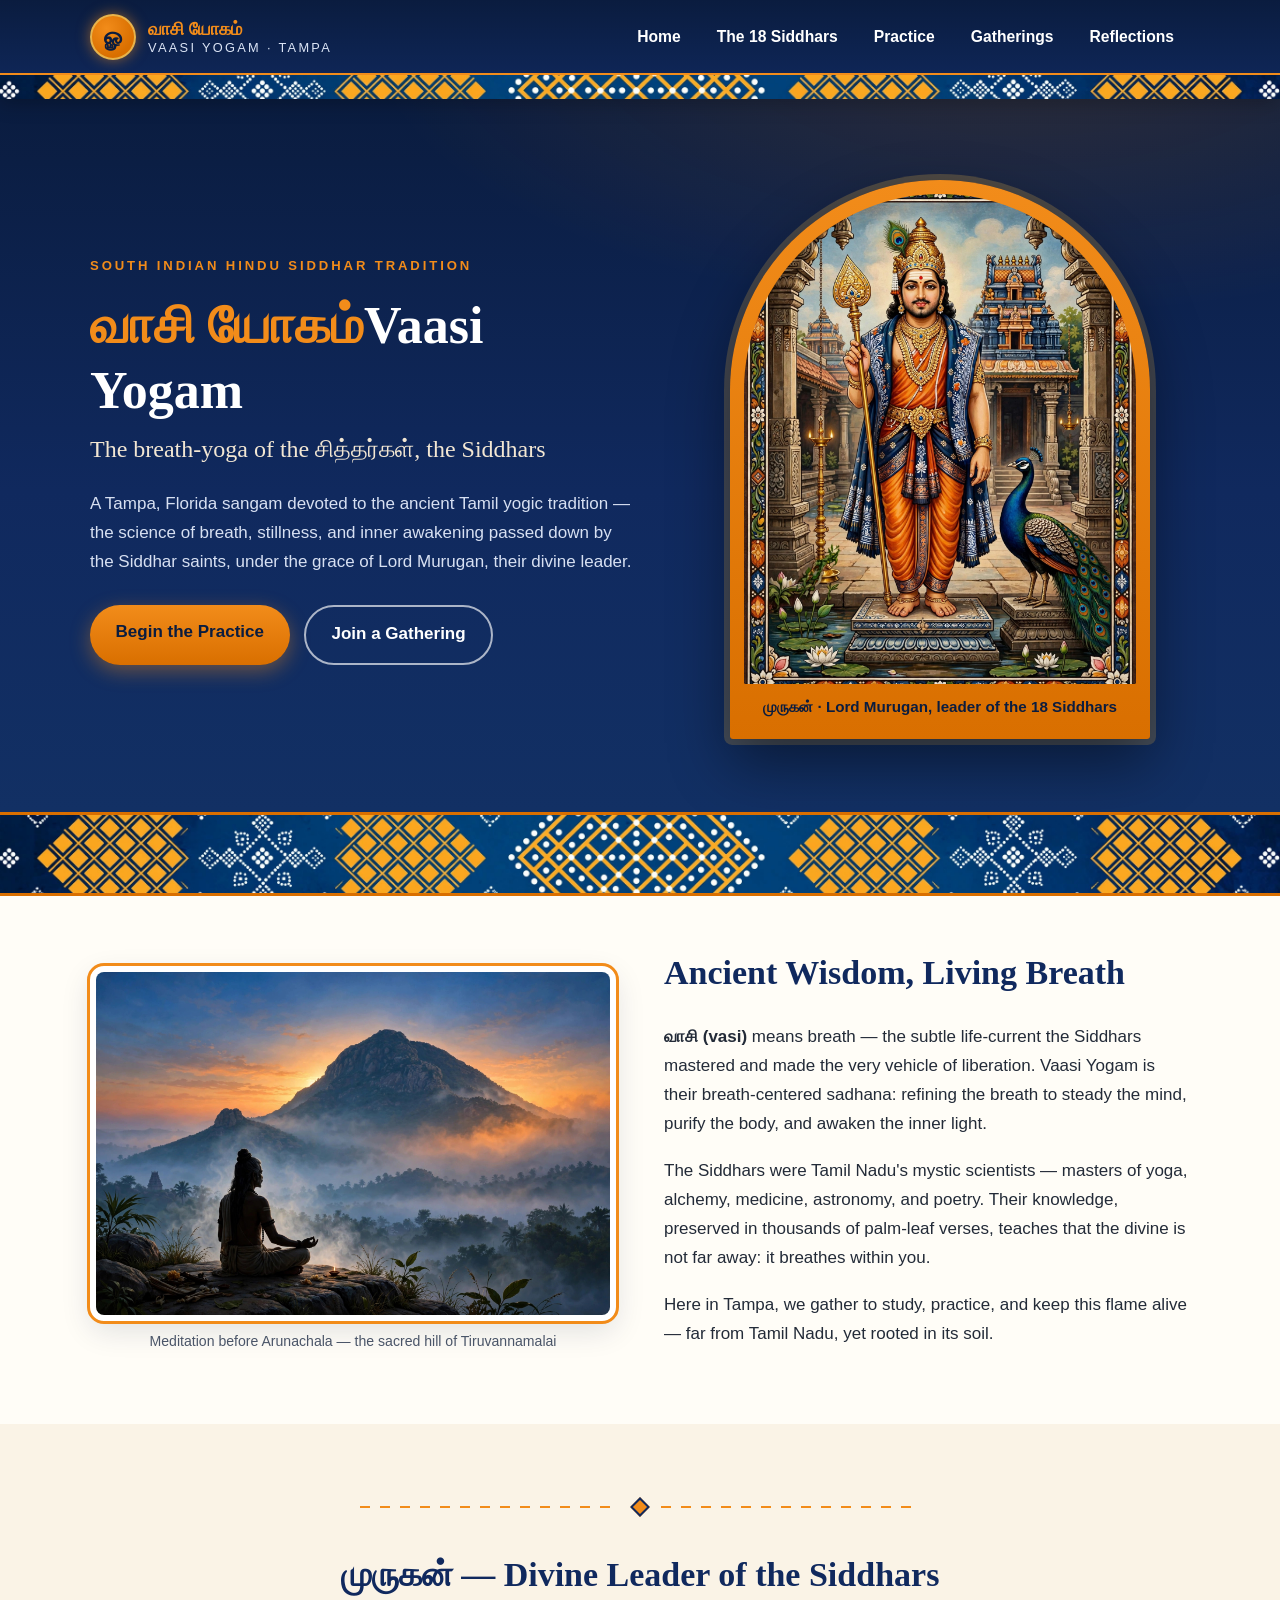
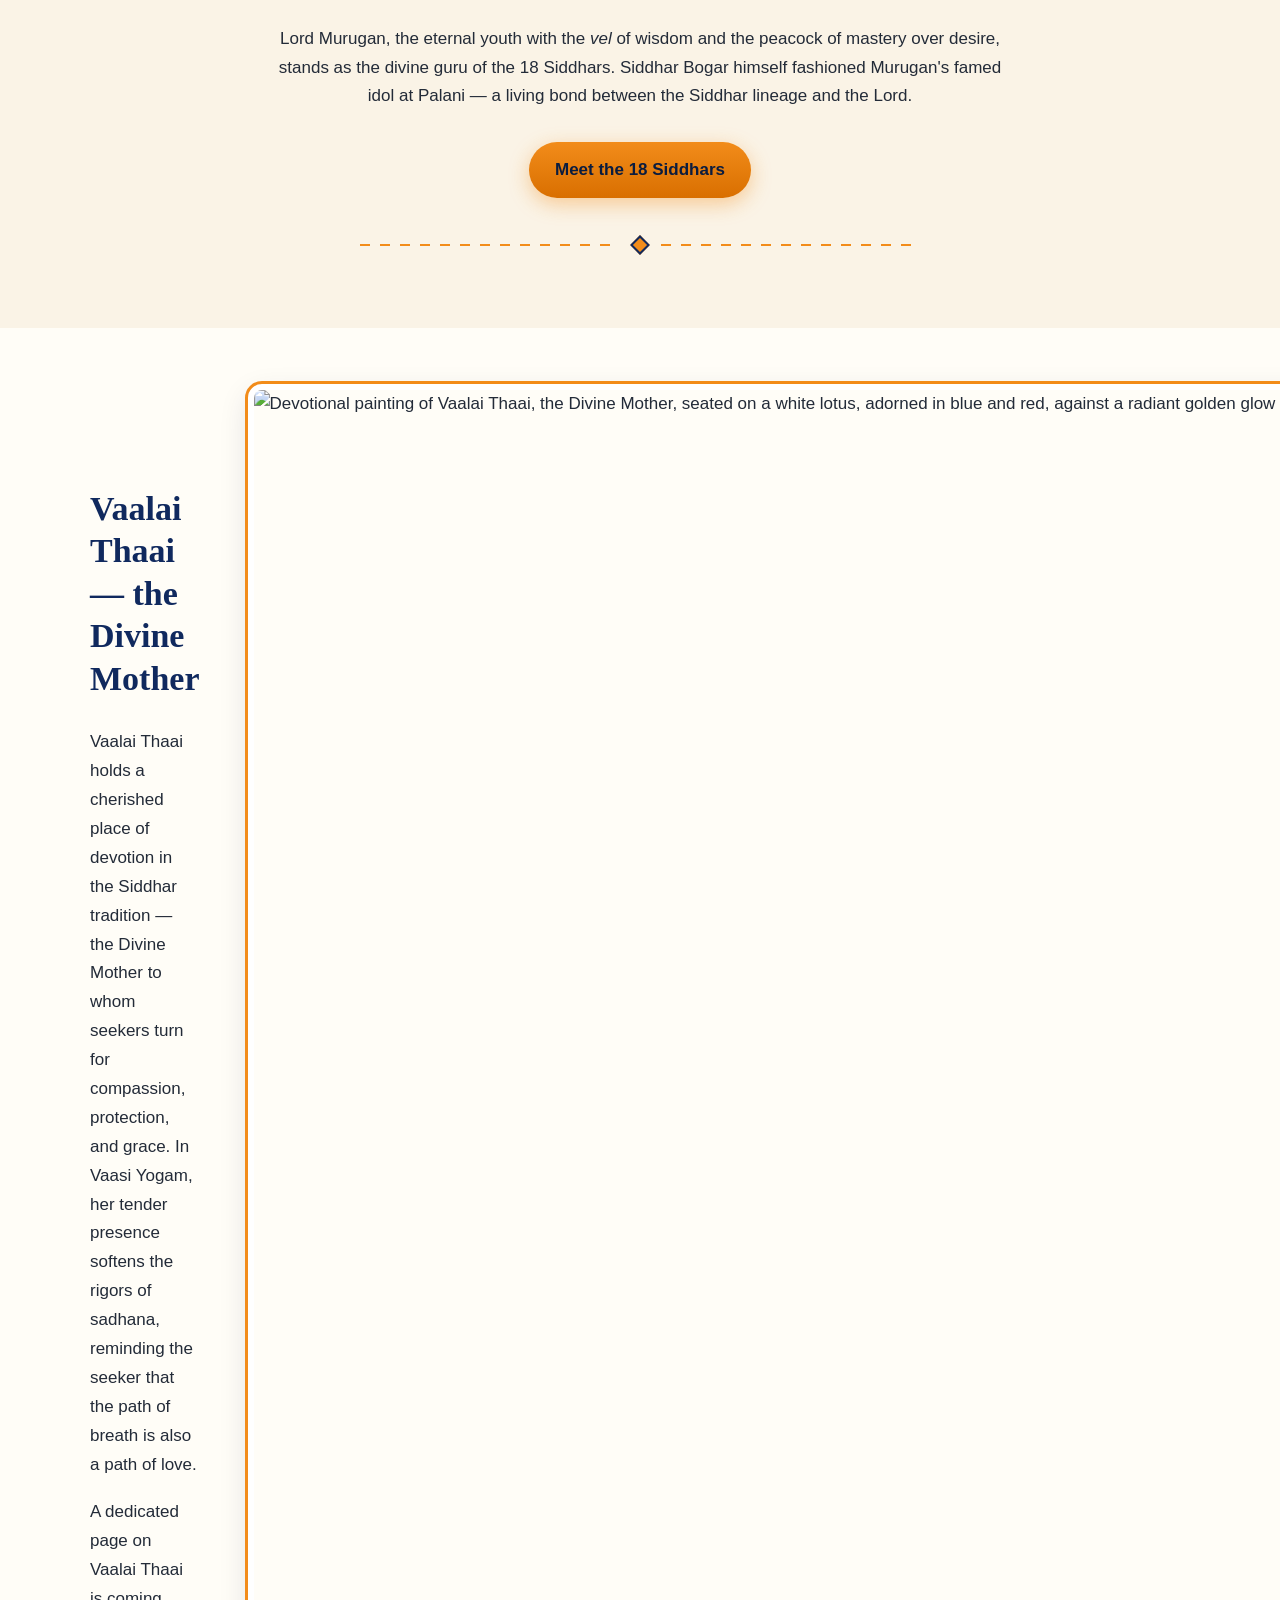
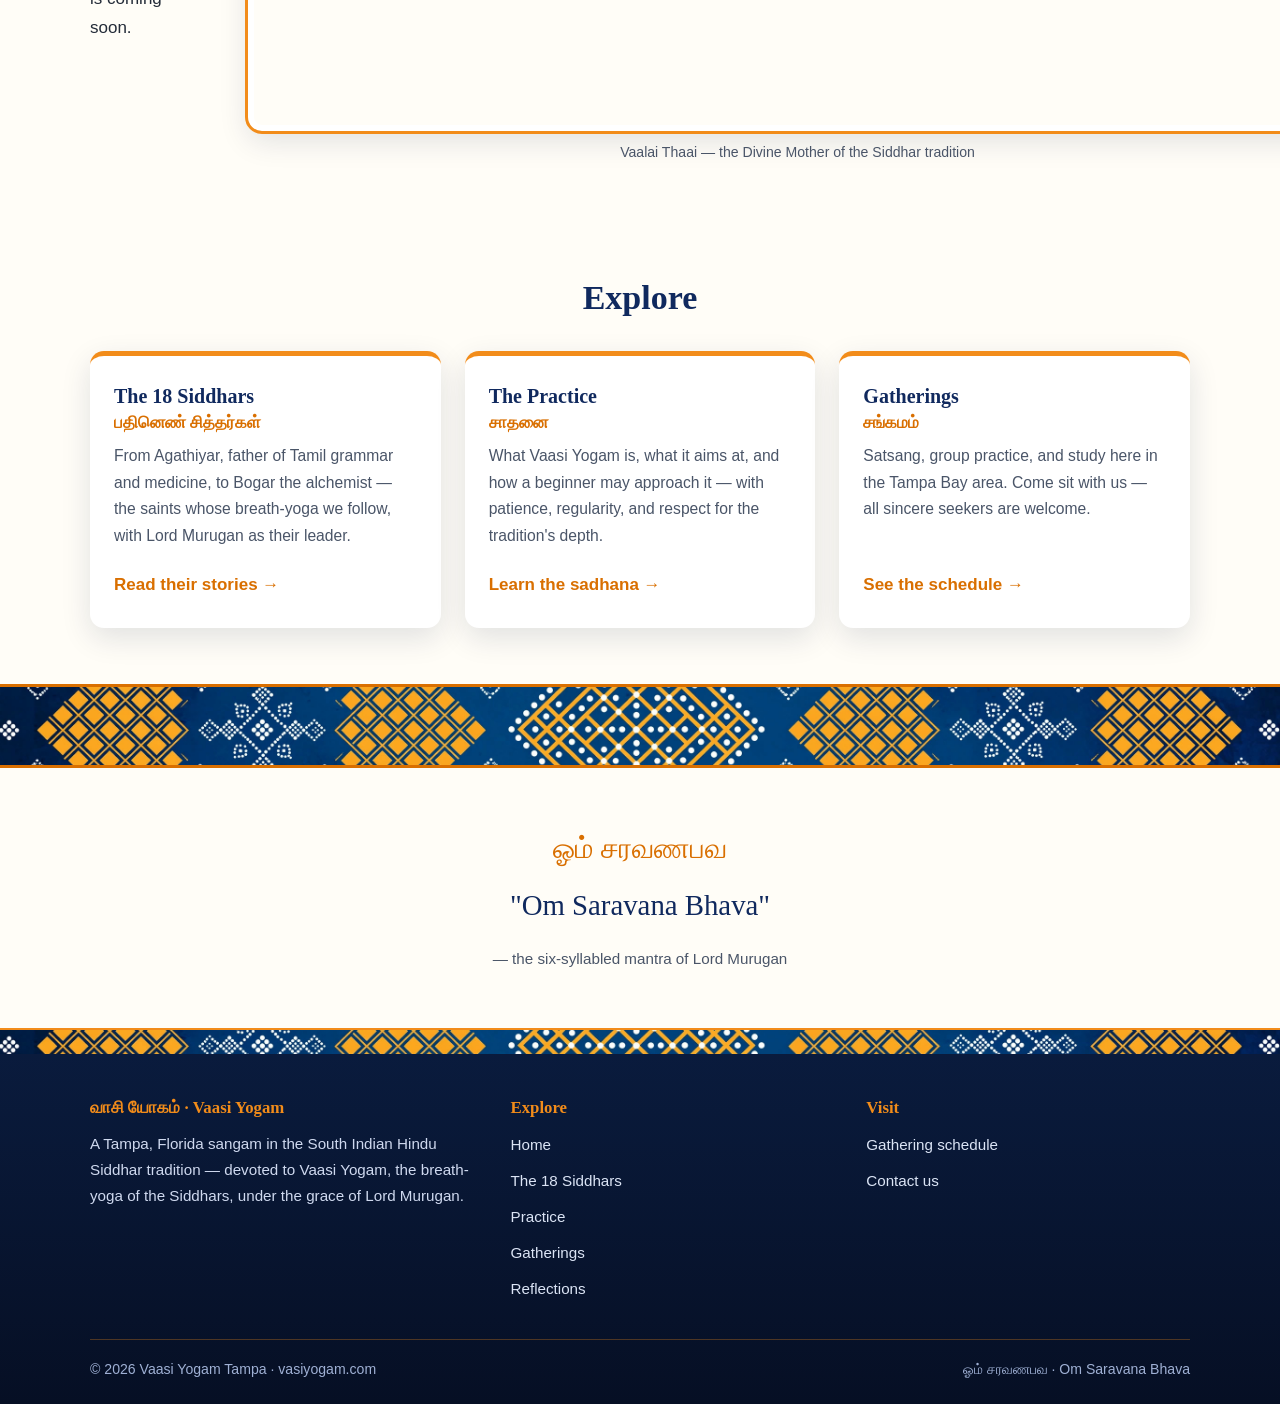
==== commit 78c78834: "Add Vaalai Thaai to homepage (beautified devotional image)" ====
--- a/index.html
+++ b/index.html
@@ -127,6 +127,24 @@
       </div>
     </section>
 
+    <!-- ============ VAALAI THAAI ============ -->
+    <section class="block" aria-labelledby="vaalai-title">
+      <div class="wrap split">
+        <div>
+          <h2 id="vaalai-title">Vaalai Thaai — the Divine Mother</h2>
+          <p>Vaalai Thaai holds a cherished place of devotion in the Siddhar tradition —
+            the Divine Mother to whom seekers turn for compassion, protection, and grace.
+            In Vaasi Yogam, her tender presence softens the rigors of sadhana, reminding
+            the seeker that the path of breath is also a path of love.</p>
+          <p>A dedicated page on Vaalai Thaai is coming soon.</p>
+        </div>
+        <figure class="reveal">
+          <img class="framed" src="assets/vaalai-thaai.jpg" alt="Devotional painting of Vaalai Thaai, the Divine Mother, seated on a white lotus, adorned in blue and red, against a radiant golden glow" width="1100" height="1350" loading="lazy">
+          <figcaption>Vaalai Thaai — the Divine Mother of the Siddhar tradition</figcaption>
+        </figure>
+      </div>
+    </section>
+
     <!-- ============ TEASER CARDS ============ -->
     <section class="block" aria-labelledby="explore-title">
       <div class="wrap">
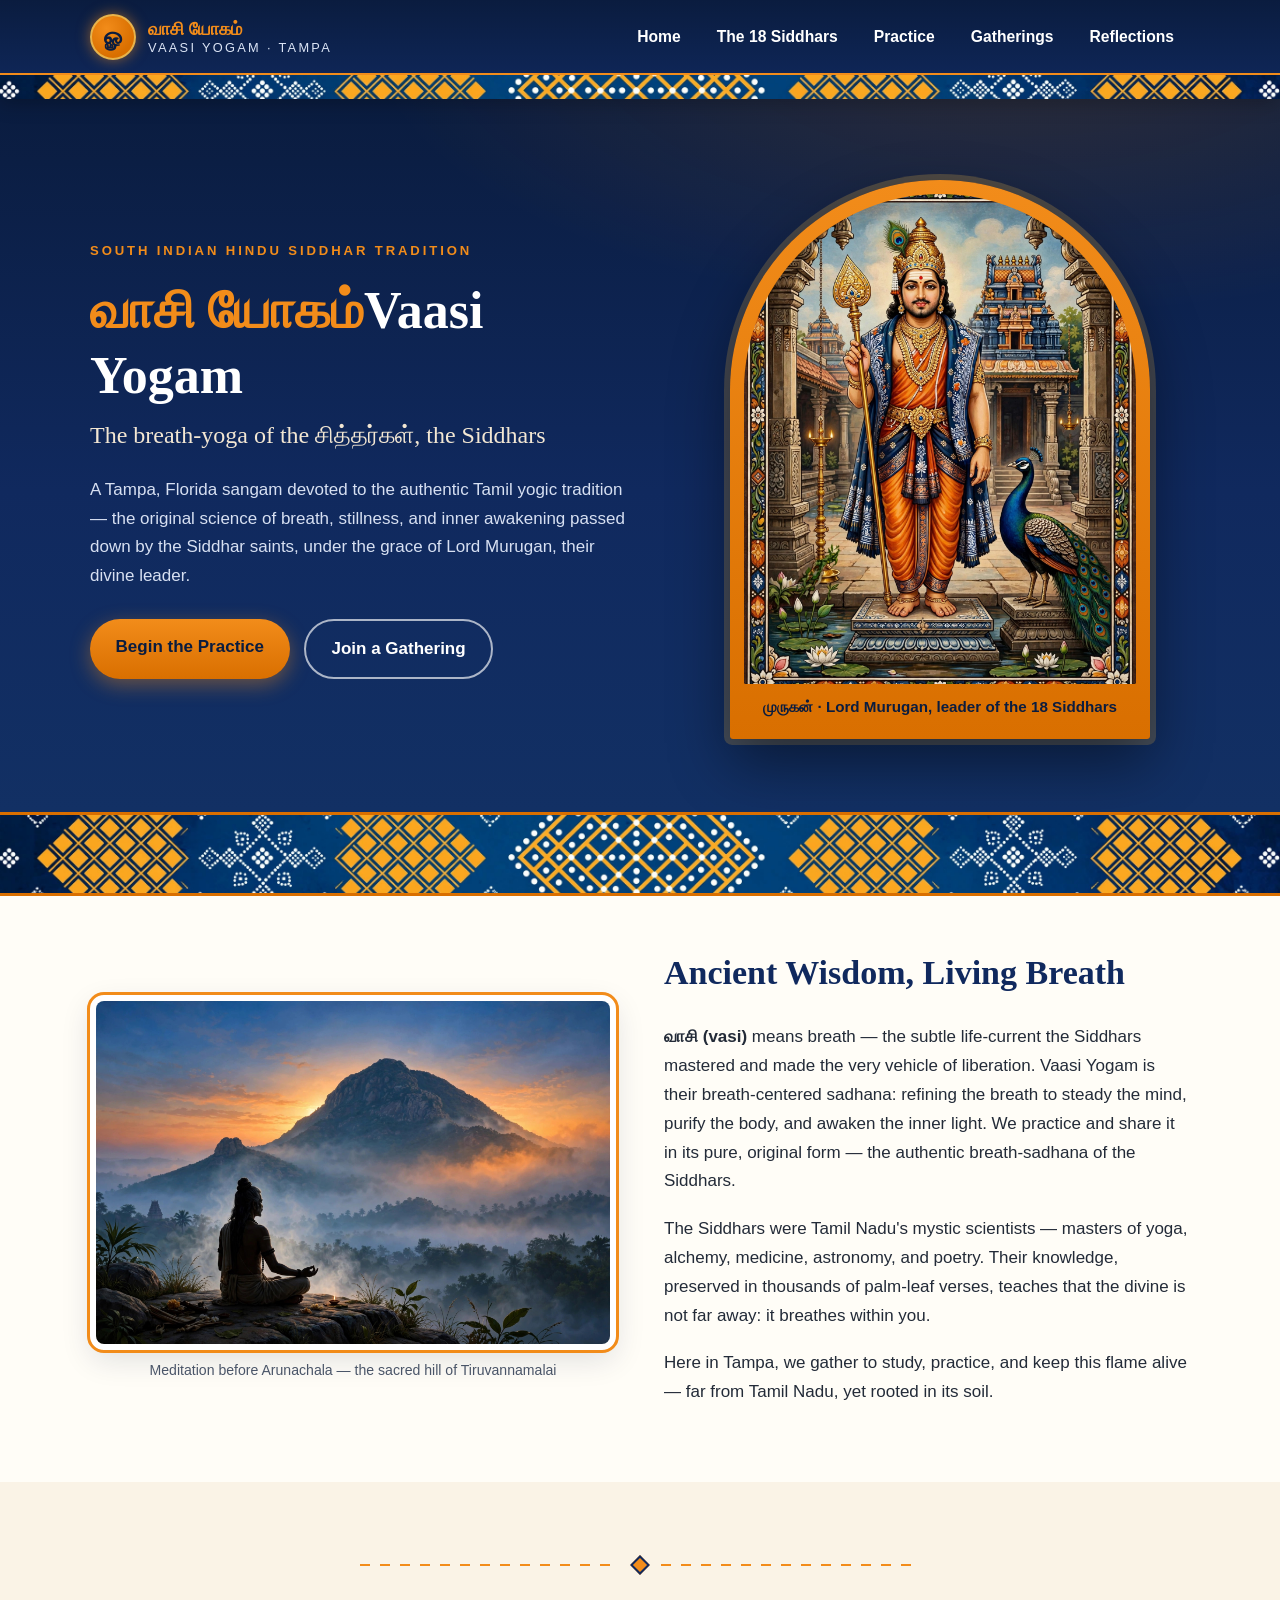
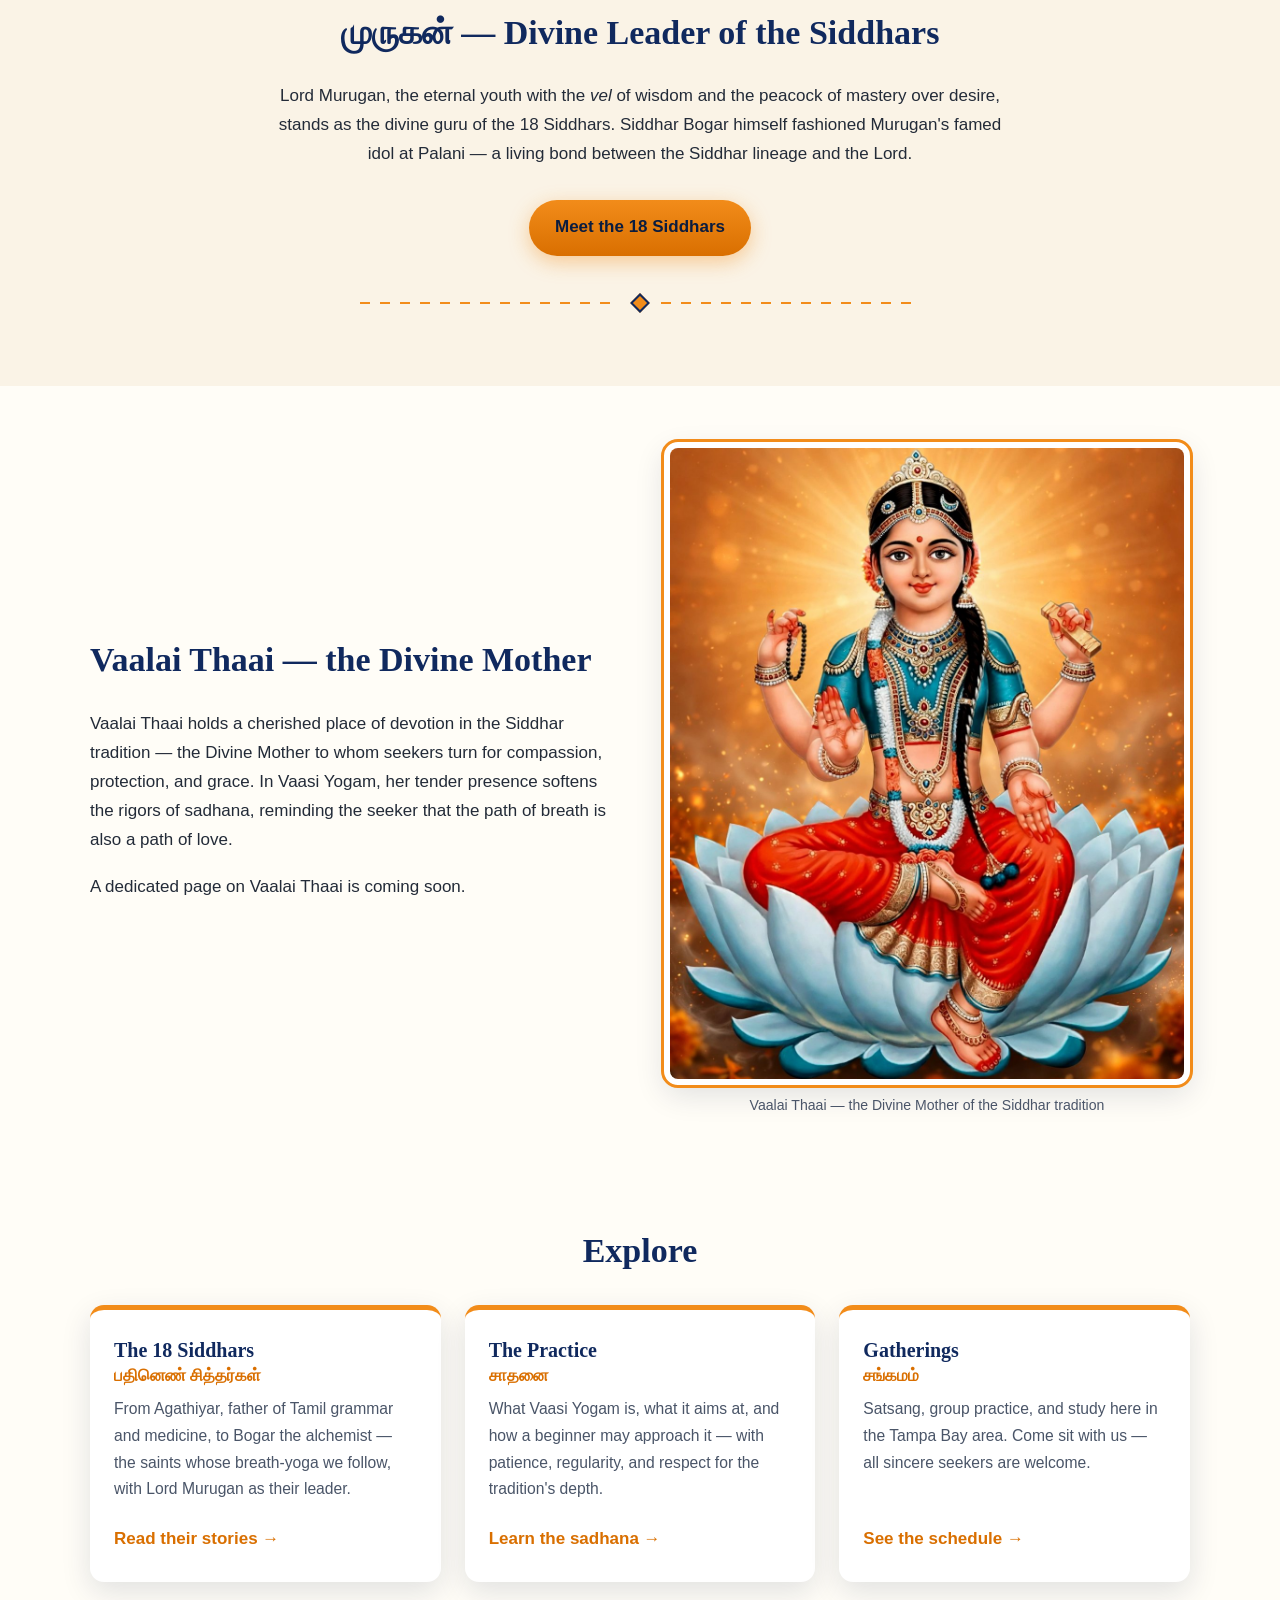
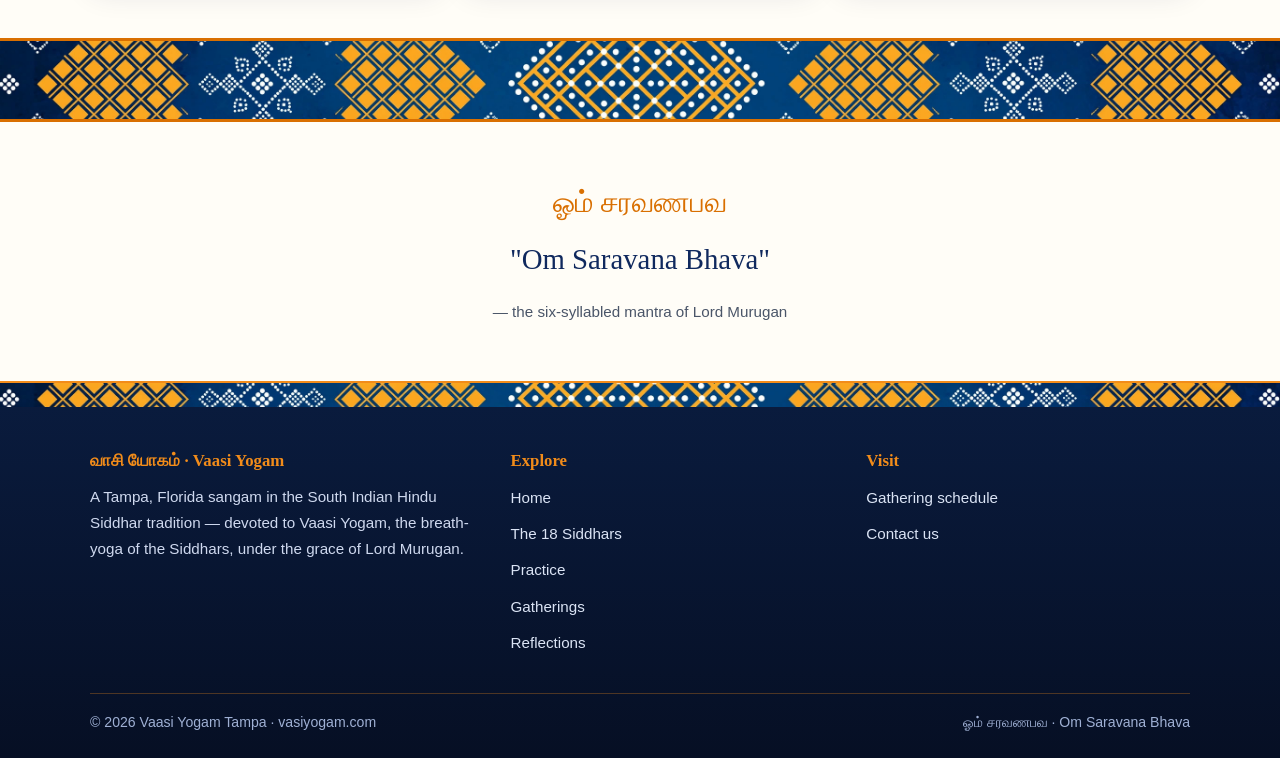
==== commit 4437cf2c: "SEO: weave authentic/original/pure Vaasi Yogam keywords into home and practice pages" ====
--- a/index.html
+++ b/index.html
@@ -12,20 +12,20 @@
   <meta charset="UTF-8">
   <meta name="viewport" content="width=device-width, initial-scale=1.0">
   <title>Vaasi Yogam · வாசி யோகம் — Tampa | The Breath-Yoga of the Siddhars</title>
-  <meta name="description" content="Vaasi Yogam (வாசி யோகம்) — the breath-centered yogic tradition of the South Indian Siddhars, under the grace of Lord Murugan. A Tampa, Florida sangam.">
+  <meta name="description" content="Vaasi Yogam (வாசி யோகம்) — the authentic, pure breath-centered yogic tradition of the South Indian Siddhars, under the grace of Lord Murugan. A Tampa, Florida sangam.">
   <link rel="icon" type="image/svg+xml" href="assets/favicon.svg">
   <link rel="stylesheet" href="assets/styles.css">
   <link rel="canonical" href="https://vasiyogam.com/">
   <meta property="og:type" content="website">
   <meta property="og:site_name" content="Vaasi Yogam Tampa">
   <meta property="og:title" content="Vaasi Yogam · வாசி யோகம் — Tampa | The Breath-Yoga of the Siddhars">
-  <meta property="og:description" content="Vaasi Yogam (வாசி யோகம்) — the breath-centered yogic tradition of the South Indian Siddhars, under the grace of Lord Murugan. A Tampa, Florida sangam.">
+  <meta property="og:description" content="Vaasi Yogam (வாசி யோகம்) — the authentic, pure breath-centered yogic tradition of the South Indian Siddhars, under the grace of Lord Murugan. A Tampa, Florida sangam.">
   <meta property="og:url" content="https://vasiyogam.com/">
   <meta property="og:image" content="https://vasiyogam.com/assets/murugan-hero.jpg">
   <meta property="og:locale" content="en_US">
   <meta name="twitter:card" content="summary_large_image">
   <meta name="twitter:title" content="Vaasi Yogam · வாசி யோகம் — Tampa | The Breath-Yoga of the Siddhars">
-  <meta name="twitter:description" content="Vaasi Yogam (வாசி யோகம்) — the breath-centered yogic tradition of the South Indian Siddhars, under the grace of Lord Murugan. A Tampa, Florida sangam.">
+  <meta name="twitter:description" content="Vaasi Yogam (வாசி யோகம்) — the authentic, pure breath-centered yogic tradition of the South Indian Siddhars, under the grace of Lord Murugan. A Tampa, Florida sangam.">
   <meta name="twitter:image" content="https://vasiyogam.com/assets/murugan-hero.jpg">
   <script type="application/ld+json">
   {
@@ -34,7 +34,7 @@
     "name": "Vaasi Yogam Tampa",
     "alternateName": "வாசி யோகம்",
     "url": "https://vasiyogam.com/",
-    "description": "A Tampa, Florida sangam devoted to Vaasi Yogam — the breath-centered yogic tradition of the South Indian Siddhars, under the grace of Lord Murugan.",
+    "description": "A Tampa, Florida sangam devoted to Vaasi Yogam — the authentic, pure breath-centered yogic tradition of the South Indian Siddhars, under the grace of Lord Murugan.",
     "email": "contact@vasiyogam.com",
     "areaServed": { "@type": "City", "name": "Tampa, Florida" }
   }
@@ -74,8 +74,8 @@
           <p class="hero-eyebrow">South Indian Hindu Siddhar Tradition</p>
           <h1 id="hero-title"><span class="ta" lang="ta">வாசி யோகம்</span>Vaasi Yogam</h1>
           <p class="hero-sub">The breath-yoga of the <span lang="ta">சித்தர்கள்</span>, the Siddhars</p>
-          <p class="lede">A Tampa, Florida sangam devoted to the ancient Tamil yogic tradition —
-            the science of breath, stillness, and inner awakening passed down by the
+          <p class="lede">A Tampa, Florida sangam devoted to the authentic Tamil yogic tradition —
+            the original science of breath, stillness, and inner awakening passed down by the
             Siddhar saints, under the grace of Lord Murugan, their divine leader.</p>
           <div class="hero-cta">
             <a class="btn btn-primary" href="practice">Begin the Practice</a>
@@ -103,7 +103,8 @@
           <p><strong><span lang="ta">வாசி</span> (vasi)</strong> means breath — the subtle life-current the
             Siddhars mastered and made the very vehicle of liberation. Vaasi Yogam is their
             breath-centered sadhana: refining the breath to steady the mind, purify the body,
-            and awaken the inner light.</p>
+            and awaken the inner light. We practice and share it in its pure, original form —
+            the authentic breath-sadhana of the Siddhars.</p>
           <p>The Siddhars were Tamil Nadu's mystic scientists — masters of yoga, alchemy,
             medicine, astronomy, and poetry. Their knowledge, preserved in thousands of
             palm-leaf verses, teaches that the divine is not far away: it breathes within you.</p>
